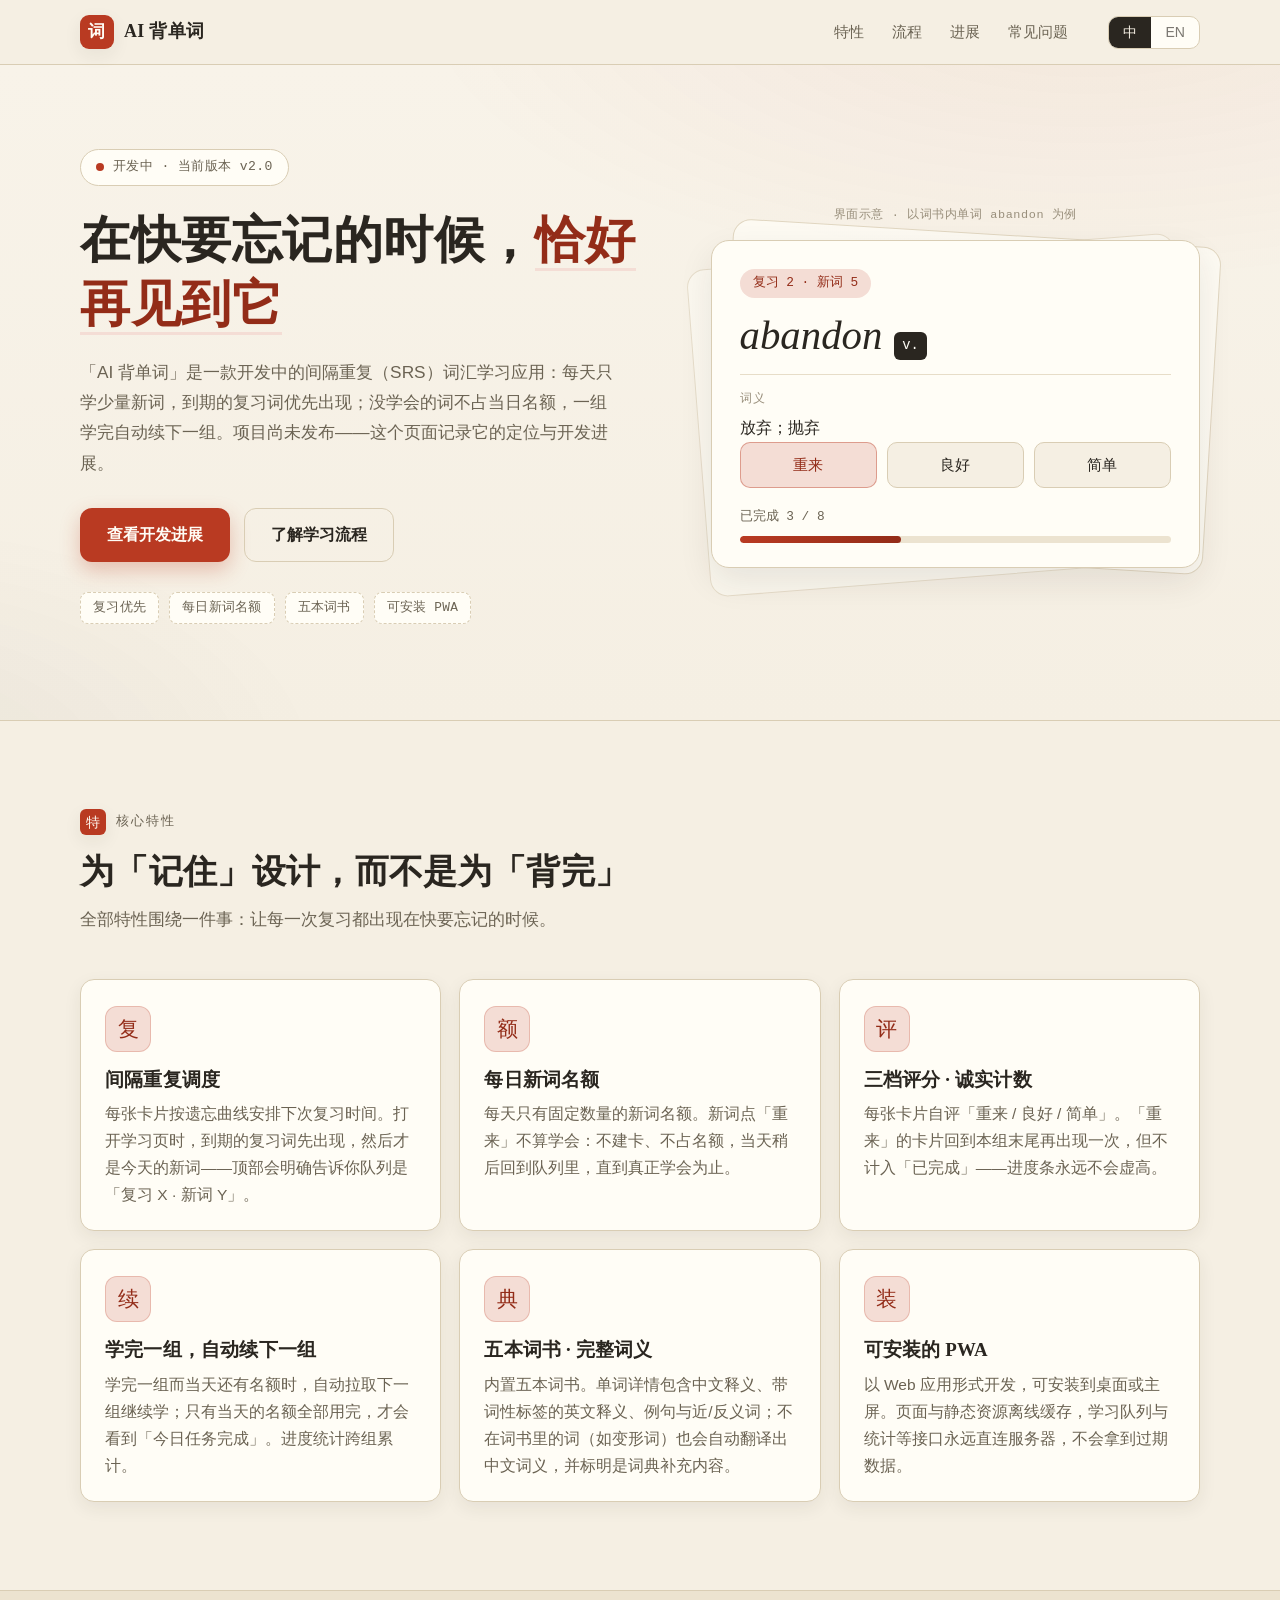
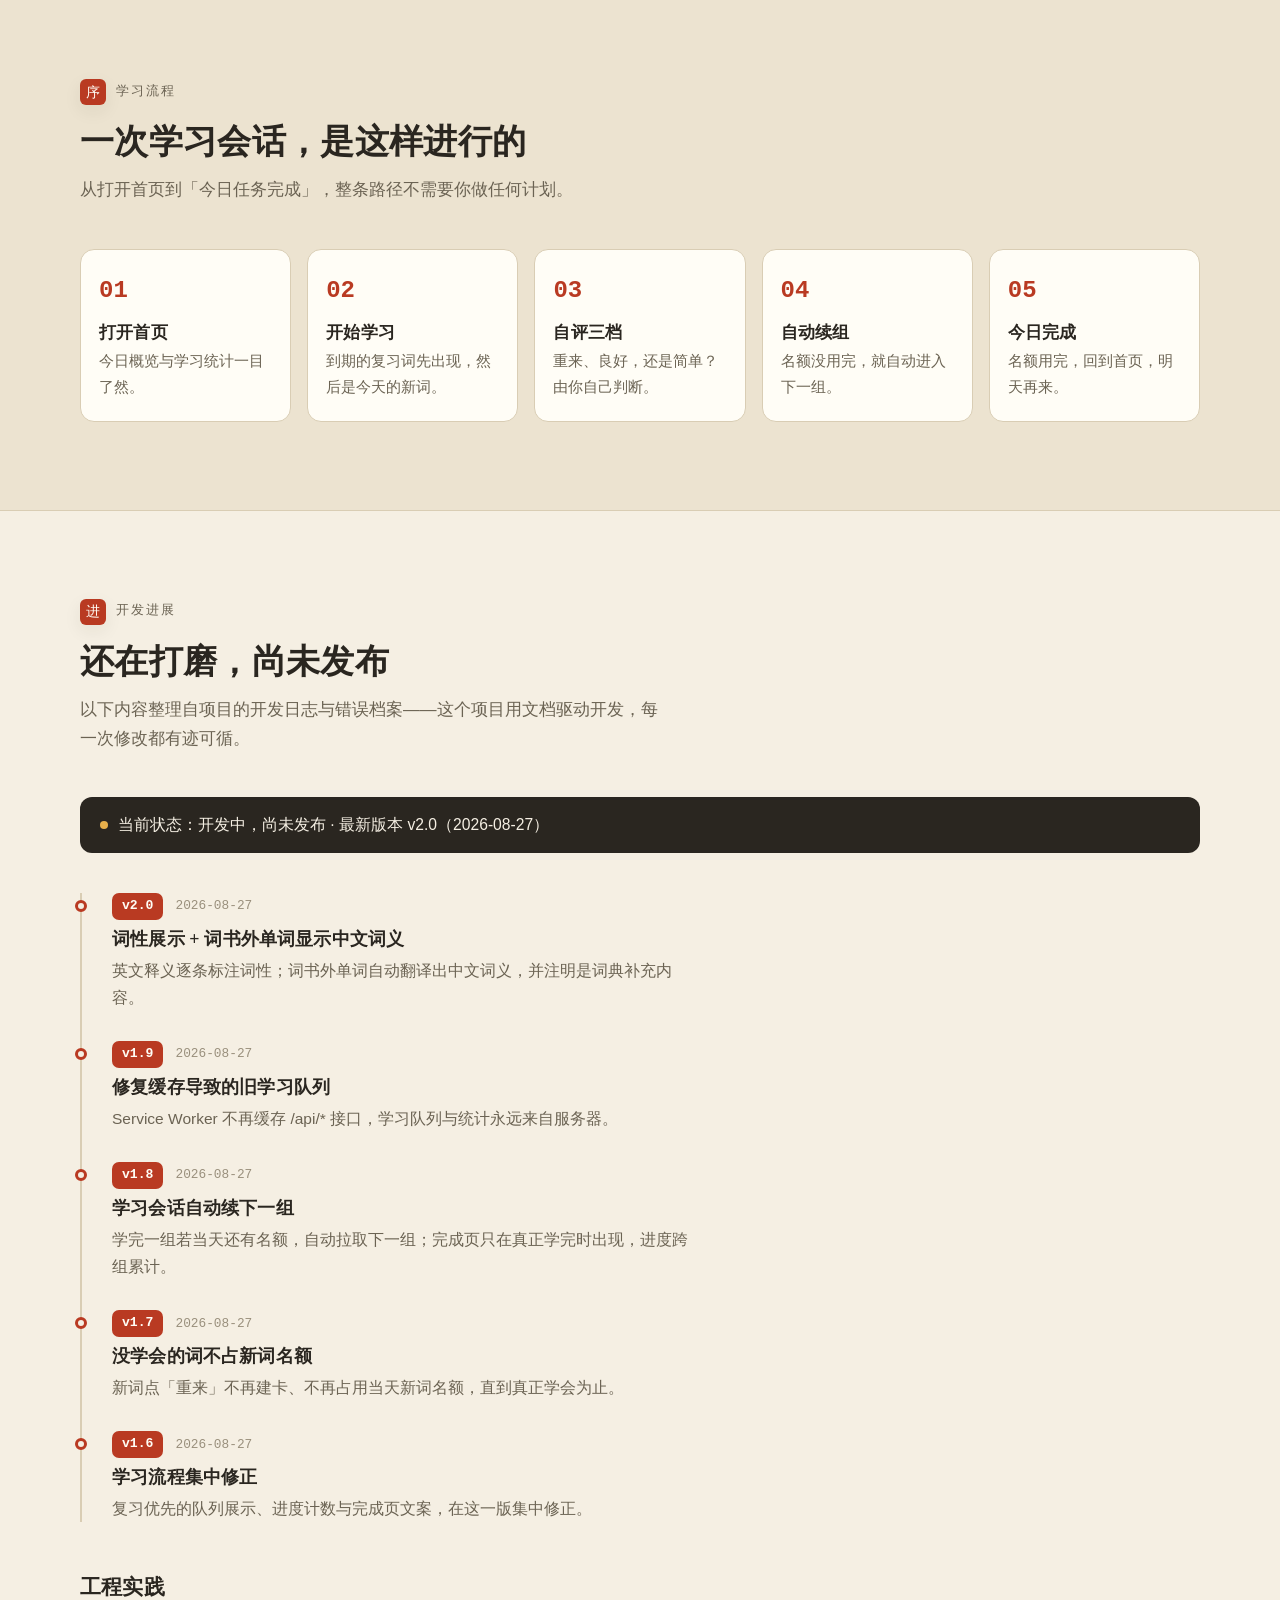
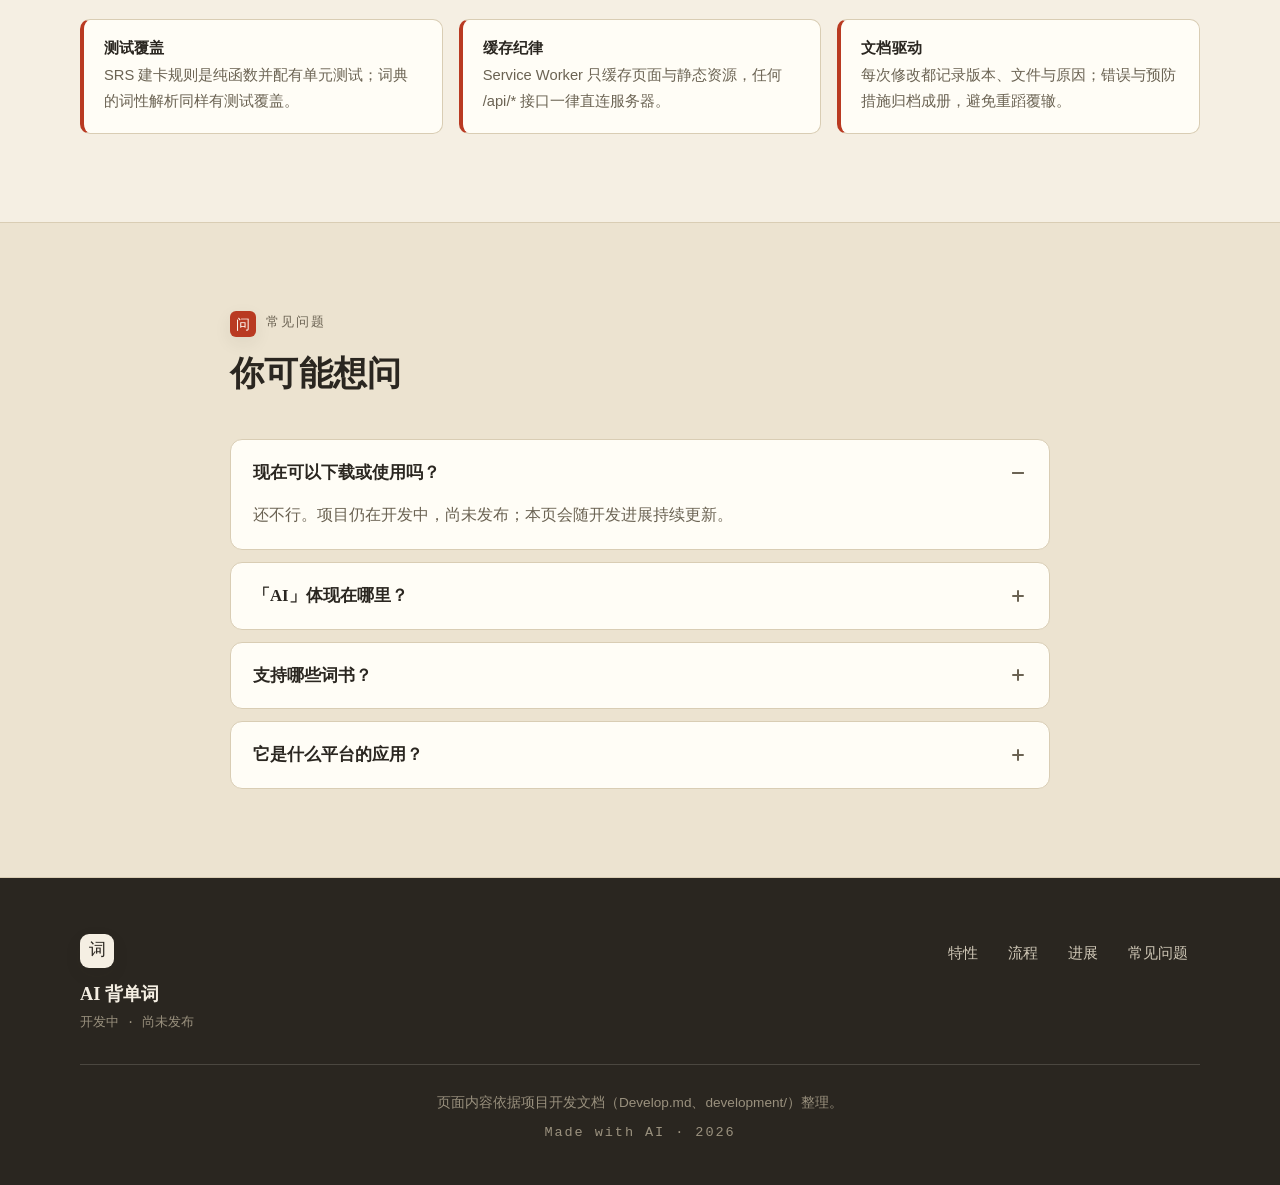
==== index.html @ 903d894c "init: AI 背单词（开发中） 官网" ====
<!DOCTYPE html>
<html lang="zh-CN">
<head>
  <meta charset="utf-8">
  <meta name="viewport" content="width=device-width, initial-scale=1">
  <title>AI 背单词 · 开发中 — 间隔重复词汇学习应用</title>
  <meta name="description" content="AI 背单词是一款开发中的间隔重复（SRS）背单词应用：复习优先、每日新词名额、三档评分、学完自动续组、五本词书、可安装 PWA。项目尚未发布，本页同步产品定位与开发进展（当前 v2.0）。">
  <meta name="theme-color" content="#f5efe3">
  <link rel="icon" type="image/svg+xml" href="assets/favicon.svg">

  <meta property="og:type" content="website">
  <meta property="og:site_name" content="AI 背单词">
  <meta property="og:title" content="AI 背单词 · 开发中 — 间隔重复词汇学习应用">
  <meta property="og:description" content="AI 背单词是一款开发中的间隔重复（SRS）背单词应用：复习优先、每日新词名额、三档评分、学完自动续组、五本词书、可安装 PWA。项目尚未发布，本页同步产品定位与开发进展（当前 v2.0）。">
  <meta property="og:locale" content="zh_CN">
  <meta property="og:locale:alternate" content="en_US">

  <meta name="twitter:card" content="summary">
  <meta name="twitter:title" content="AI 背单词 · 开发中 — 间隔重复词汇学习应用">
  <meta name="twitter:description" content="AI 背单词是一款开发中的间隔重复（SRS）背单词应用：复习优先、每日新词名额、三档评分、学完自动续组、五本词书、可安装 PWA。项目尚未发布，本页同步产品定位与开发进展（当前 v2.0）。">

  <script type="application/ld+json">
  {
    "@context": "https://schema.org",
    "@type": "WebSite",
    "name": "AI 背单词",
    "description": "一款开发中的间隔重复（SRS）背单词应用：复习优先、每日新词名额、三档评分、自动续组、五本词书、可安装 PWA。",
    "inLanguage": ["zh-CN", "en"]
  }
  </script>

  <link rel="stylesheet" href="assets/style.css">
  <script>
    (function () {
      var saved = null;
      try { saved = localStorage.getItem("beidanci-lang"); } catch (e) { saved = null; }
      var fromQuery = null;
      try {
        fromQuery = new URLSearchParams(window.location.search).get("lang");
      } catch (e) { fromQuery = null; }
      var lang = "zh";
      if (fromQuery === "en" || fromQuery === "zh") { lang = fromQuery; }
      else if (saved === "en" || saved === "zh") { lang = saved; }
      document.documentElement.lang = lang === "en" ? "en" : "zh-CN";
    })();
  </script>
</head>
<body id="top">
  <a class="skip-link" href="#main"><span data-lang="zh">跳到主要内容</span><span data-lang="en">Skip to main content</span></a>

  <header class="site-header">
    <div class="container header-inner">
      <a class="brand" href="#top" aria-label="AI 背单词">
        <span class="brand-mark" aria-hidden="true">词</span>
        <span class="brand-name">AI <span data-lang="zh">背单词</span><span data-lang="en">Vocabulary</span></span>
      </a>
      <nav class="site-nav" aria-label="主导航 / Main navigation">
        <a href="#features"><span data-lang="zh">特性</span><span data-lang="en">Features</span></a>
        <a href="#flow"><span data-lang="zh">流程</span><span data-lang="en">Session</span></a>
        <a href="#progress"><span data-lang="zh">进展</span><span data-lang="en">Progress</span></a>
        <a href="#faq"><span data-lang="zh">常见问题</span><span data-lang="en">FAQ</span></a>
      </nav>
      <div class="lang-switch" role="group" aria-label="语言切换 / Language">
        <button type="button" class="lang-opt lang-opt-zh" id="langOptZh" data-target-lang="zh" aria-pressed="true" lang="zh-CN">中</button>
        <button type="button" class="lang-opt lang-opt-en" id="langOptEn" data-target-lang="en" aria-pressed="false" lang="en">EN</button>
      </div>
    </div>
  </header>

  <main id="main">

    <!-- ================= HERO ================= -->
    <section class="hero">
      <div class="container hero-grid">
        <div class="hero-copy">
          <p class="status-pill">
            <span class="status-dot" aria-hidden="true"></span>
            <span data-lang="zh">开发中 · 当前版本 v2.0</span>
            <span data-lang="en">In development · v2.0</span>
          </p>
          <h1 class="hero-title">
            <span data-lang="zh">在快要忘记的时候，<em>恰好再见到它</em></span>
            <span data-lang="en">See each word again <em>right before you forget it</em></span>
          </h1>
          <p class="hero-sub">
            <span data-lang="zh">「AI 背单词」是一款开发中的间隔重复（SRS）词汇学习应用：每天只学少量新词，到期的复习词优先出现；没学会的词不占当日名额，一组学完自动续下一组。项目尚未发布——这个页面记录它的定位与开发进展。</span>
            <span data-lang="en">AI 背单词 is a spaced-repetition vocabulary app, currently in development: a few new words a day, with due reviews always coming first. Words you haven't truly learned never consume your daily quota, and finished groups flow into the next until the day is done. It isn't released yet — this page tracks what it is and how the build is going.</span>
          </p>
          <div class="hero-cta">
            <a class="btn btn-solid" href="#progress">
              <span data-lang="zh">查看开发进展</span><span data-lang="en">See development progress</span>
            </a>
            <a class="btn btn-ghost" href="#flow">
              <span data-lang="zh">了解学习流程</span><span data-lang="en">How a session works</span>
            </a>
          </div>
          <ul class="fact-chips" aria-label="产品要点 / Key facts">
            <li><span data-lang="zh">复习优先</span><span data-lang="en">Reviews first</span></li>
            <li><span data-lang="zh">每日新词名额</span><span data-lang="en">Daily new-word quota</span></li>
            <li><span data-lang="zh">五本词书</span><span data-lang="en">Five word books</span></li>
            <li><span data-lang="zh">可安装 PWA</span><span data-lang="en">Installable PWA</span></li>
          </ul>
        </div>

        <figure class="hero-visual">
          <figcaption class="mock-note">
            <span data-lang="zh">界面示意 · 以词书内单词 abandon 为例</span>
            <span data-lang="en">Interface mockup · using “abandon”, a word from the books</span>
          </figcaption>
          <div class="mock-stack" aria-hidden="true">
            <span class="stack-layer stack-a"></span>
            <span class="stack-layer stack-b"></span>
            <div class="mock-card">
              <p class="mock-queue"><span data-lang="zh">复习 2 · 新词 5</span><span data-lang="en">Review 2 · New 5</span></p>
              <div class="mock-word-row">
                <p class="mock-word">abandon</p>
                <span class="mock-pos">v.</span>
              </div>
              <div class="mock-divider" aria-hidden="true"></div>
              <div class="mock-gloss">
                <p class="mock-gloss-label"><span data-lang="zh">词义</span><span data-lang="en">Meaning</span></p>
                <p class="mock-gloss-text">
                  <span data-lang="zh">放弃；抛弃</span>
                  <span data-lang="en">to give up; to leave behind</span>
                </p>
              </div>
              <div class="mock-btns" aria-hidden="true">
                <span class="mock-btn mock-btn-again"><span data-lang="zh">重来</span><span data-lang="en">Again</span></span>
                <span class="mock-btn"><span data-lang="zh">良好</span><span data-lang="en">Good</span></span>
                <span class="mock-btn"><span data-lang="zh">简单</span><span data-lang="en">Easy</span></span>
              </div>
              <div class="mock-progress">
                <span class="mock-progress-label"><span data-lang="zh">已完成 3 / 8</span><span data-lang="en">Completed 3 / 8</span></span>
                <span class="mock-progress-bar" aria-hidden="true"><i style="width: 37.5%"></i></span>
              </div>
            </div>
          </div>
        </figure>
      </div>
    </section>

    <!-- ================= FEATURES ================= -->
    <section class="section" id="features">
      <div class="container">
        <header class="section-head">
          <p class="eyebrow"><span class="seal" aria-hidden="true">特</span><span data-lang="zh">核心特性</span><span data-lang="en">Features</span></p>
          <h2>
            <span data-lang="zh">为「记住」设计，而不是为「背完」</span>
            <span data-lang="en">Built for remembering, not just for finishing</span>
          </h2>
          <p class="section-intro">
            <span data-lang="zh">全部特性围绕一件事：让每一次复习都出现在快要忘记的时候。</span>
            <span data-lang="en">Every feature serves one goal: each review lands right before you'd forget.</span>
          </p>
        </header>

        <div class="feature-grid">
          <article class="feature-card">
            <span class="feature-tile" aria-hidden="true">复</span>
            <h3><span data-lang="zh">间隔重复调度</span><span data-lang="en">Spaced-repetition scheduling</span></h3>
            <p>
              <span data-lang="zh">每张卡片按遗忘曲线安排下次复习时间。打开学习页时，到期的复习词先出现，然后才是今天的新词——顶部会明确告诉你队列是「复习 X · 新词 Y」。</span>
              <span data-lang="en">Every card schedules its next review along the forgetting curve. Due reviews always come before new words, and the study page tells you exactly what's in the queue: “Review X · New Y”.</span>
            </p>
          </article>

          <article class="feature-card">
            <span class="feature-tile" aria-hidden="true">额</span>
            <h3><span data-lang="zh">每日新词名额</span><span data-lang="en">A daily quota of new words</span></h3>
            <p>
              <span data-lang="zh">每天只有固定数量的新词名额。新词点「重来」不算学会：不建卡、不占名额，当天稍后回到队列里，直到真正学会为止。</span>
              <span data-lang="en">Each day brings a fixed quota of new words. Rating a new word “Again” doesn't create a card or consume quota — it stays a new word and returns later the same day until you actually learn it.</span>
            </p>
          </article>

          <article class="feature-card">
            <span class="feature-tile" aria-hidden="true">评</span>
            <h3><span data-lang="zh">三档评分 · 诚实计数</span><span data-lang="en">Three grades, honest counting</span></h3>
            <p>
              <span data-lang="zh">每张卡片自评「重来 / 良好 / 简单」。「重来」的卡片回到本组末尾再出现一次，但不计入「已完成」——进度条永远不会虚高。</span>
              <span data-lang="en">Rate each card Again, Good, or Easy. An “Again” card comes back at the end of its group but never counts as completed — the progress bar never lies.</span>
            </p>
          </article>

          <article class="feature-card">
            <span class="feature-tile" aria-hidden="true">续</span>
            <h3><span data-lang="zh">学完一组，自动续下一组</span><span data-lang="en">Auto-continue to the next group</span></h3>
            <p>
              <span data-lang="zh">学完一组而当天还有名额时，自动拉取下一组继续学；只有当天的名额全部用完，才会看到「今日任务完成」。进度统计跨组累计。</span>
              <span data-lang="en">Finished a group but still have quota left? The next group loads automatically. The completion page only appears when the whole day's quota is truly done, with progress counted across groups.</span>
            </p>
          </article>

          <article class="feature-card">
            <span class="feature-tile" aria-hidden="true">典</span>
            <h3><span data-lang="zh">五本词书 · 完整词义</span><span data-lang="en">Five word books, full definitions</span></h3>
            <p>
              <span data-lang="zh">内置五本词书。单词详情包含中文释义、带词性标签的英文释义、例句与近/反义词；不在词书里的词（如变形词）也会自动翻译出中文词义，并标明是词典补充内容。</span>
              <span data-lang="en">Five word books built in. Word pages show Chinese definitions, English definitions with part-of-speech tags, example sentences, and synonyms/antonyms. Words outside the books (like inflected forms) get an auto-translated Chinese gloss, clearly marked as a dictionary supplement.</span>
            </p>
          </article>

          <article class="feature-card">
            <span class="feature-tile" aria-hidden="true">装</span>
            <h3><span data-lang="zh">可安装的 PWA</span><span data-lang="en">An installable PWA</span></h3>
            <p>
              <span data-lang="zh">以 Web 应用形式开发，可安装到桌面或主屏。页面与静态资源离线缓存，学习队列与统计等接口永远直连服务器，不会拿到过期数据。</span>
              <span data-lang="en">Built as a web app you can install to your desktop or home screen. Pages and static assets are cached for offline use, while study queues and stats always hit the server directly — never stale data.</span>
            </p>
          </article>
        </div>
      </div>
    </section>

    <!-- ================= FLOW ================= -->
    <section class="section section-alt" id="flow">
      <div class="container">
        <header class="section-head">
          <p class="eyebrow"><span class="seal" aria-hidden="true">序</span><span data-lang="zh">学习流程</span><span data-lang="en">A study session</span></p>
          <h2>
            <span data-lang="zh">一次学习会话，是这样进行的</span>
            <span data-lang="en">How one study session runs</span>
          </h2>
          <p class="section-intro">
            <span data-lang="zh">从打开首页到「今日任务完成」，整条路径不需要你做任何计划。</span>
            <span data-lang="en">From opening the dashboard to “day's task complete”, the path needs no planning on your part.</span>
          </p>
        </header>

        <ol class="flow-steps">
          <li class="flow-step">
            <span class="flow-num" aria-hidden="true">01</span>
            <h3><span data-lang="zh">打开首页</span><span data-lang="en">Open the dashboard</span></h3>
            <p><span data-lang="zh">今日概览与学习统计一目了然。</span><span data-lang="en">Today's overview and your study stats, at a glance.</span></p>
          </li>
          <li class="flow-step">
            <span class="flow-num" aria-hidden="true">02</span>
            <h3><span data-lang="zh">开始学习</span><span data-lang="en">Start studying</span></h3>
            <p><span data-lang="zh">到期的复习词先出现，然后是今天的新词。</span><span data-lang="en">Due reviews come first, then today's new words.</span></p>
          </li>
          <li class="flow-step">
            <span class="flow-num" aria-hidden="true">03</span>
            <h3><span data-lang="zh">自评三档</span><span data-lang="en">Rate each card</span></h3>
            <p><span data-lang="zh">重来、良好，还是简单？由你自己判断。</span><span data-lang="en">Again, Good, or Easy — you decide.</span></p>
          </li>
          <li class="flow-step">
            <span class="flow-num" aria-hidden="true">04</span>
            <h3><span data-lang="zh">自动续组</span><span data-lang="en">Keep going</span></h3>
            <p><span data-lang="zh">名额没用完，就自动进入下一组。</span><span data-lang="en">While quota remains, the next group loads on its own.</span></p>
          </li>
          <li class="flow-step">
            <span class="flow-num" aria-hidden="true">05</span>
            <h3><span data-lang="zh">今日完成</span><span data-lang="en">Day complete</span></h3>
            <p><span data-lang="zh">名额用完，回到首页，明天再来。</span><span data-lang="en">Quota spent — back to the dashboard until tomorrow.</span></p>
          </li>
        </ol>
      </div>
    </section>

    <!-- ================= PROGRESS ================= -->
    <section class="section" id="progress">
      <div class="container">
        <header class="section-head">
          <p class="eyebrow"><span class="seal" aria-hidden="true">进</span><span data-lang="zh">开发进展</span><span data-lang="en">Development progress</span></p>
          <h2>
            <span data-lang="zh">还在打磨，尚未发布</span>
            <span data-lang="en">Still polishing, not yet released</span>
          </h2>
          <p class="section-intro">
            <span data-lang="zh">以下内容整理自项目的开发日志与错误档案——这个项目用文档驱动开发，每一次修改都有迹可循。</span>
            <span data-lang="en">Everything below is compiled from the project's development log and error archive — this project builds documentation-first, so every change leaves a trail.</span>
          </p>
        </header>

        <p class="status-strip">
          <span class="status-dot" aria-hidden="true"></span>
          <span data-lang="zh">当前状态：开发中，尚未发布 · 最新版本 v2.0（2026-08-27）</span>
          <span data-lang="en">Current status: in development, unreleased · latest v2.0 (2026-08-27)</span>
        </p>

        <ol class="timeline">
          <li class="timeline-item">
            <div class="timeline-meta">
              <span class="version-badge">v2.0</span>
              <time datetime="2026-08-27">2026-08-27</time>
            </div>
            <h3><span data-lang="zh">词性展示 + 词书外单词显示中文词义</span><span data-lang="en">Parts of speech &amp; out-of-book glosses</span></h3>
            <p>
              <span data-lang="zh">英文释义逐条标注词性；词书外单词自动翻译出中文词义，并注明是词典补充内容。</span>
              <span data-lang="en">English definitions now carry part-of-speech tags; words outside the word books get an auto-translated Chinese gloss, marked as a dictionary supplement.</span>
            </p>
          </li>
          <li class="timeline-item">
            <div class="timeline-meta">
              <span class="version-badge">v1.9</span>
              <time datetime="2026-08-27">2026-08-27</time>
            </div>
            <h3><span data-lang="zh">修复缓存导致的旧学习队列</span><span data-lang="en">Cache fix for stale study queues</span></h3>
            <p>
              <span data-lang="zh">Service Worker 不再缓存 /api/* 接口，学习队列与统计永远来自服务器。</span>
              <span data-lang="en">The service worker no longer caches /api/* routes; queues and stats always come straight from the server.</span>
            </p>
          </li>
          <li class="timeline-item">
            <div class="timeline-meta">
              <span class="version-badge">v1.8</span>
              <time datetime="2026-08-27">2026-08-27</time>
            </div>
            <h3><span data-lang="zh">学习会话自动续下一组</span><span data-lang="en">Sessions auto-continue</span></h3>
            <p>
              <span data-lang="zh">学完一组若当天还有名额，自动拉取下一组；完成页只在真正学完时出现，进度跨组累计。</span>
              <span data-lang="en">Finish a group with quota left and the next one loads automatically; the completion page only shows when the day is truly done, with progress counted across groups.</span>
            </p>
          </li>
          <li class="timeline-item">
            <div class="timeline-meta">
              <span class="version-badge">v1.7</span>
              <time datetime="2026-08-27">2026-08-27</time>
            </div>
            <h3><span data-lang="zh">没学会的词不占新词名额</span><span data-lang="en">Unlearned words don't consume quota</span></h3>
            <p>
              <span data-lang="zh">新词点「重来」不再建卡、不再占用当天新词名额，直到真正学会为止。</span>
              <span data-lang="en">Rating a new word “Again” no longer creates a card or eats the daily quota until it's actually learned.</span>
            </p>
          </li>
          <li class="timeline-item">
            <div class="timeline-meta">
              <span class="version-badge">v1.6</span>
              <time datetime="2026-08-27">2026-08-27</time>
            </div>
            <h3><span data-lang="zh">学习流程集中修正</span><span data-lang="en">Study-flow fixes</span></h3>
            <p>
              <span data-lang="zh">复习优先的队列展示、进度计数与完成页文案，在这一版集中修正。</span>
              <span data-lang="en">Review-first queue display, progress counting, and completion-page wording were fixed in this round.</span>
            </p>
          </li>
        </ol>

        <div class="practice">
          <h3 class="practice-title">
            <span data-lang="zh">工程实践</span><span data-lang="en">Engineering practices</span>
          </h3>
          <div class="practice-grid">
            <div class="practice-card">
              <h4><span data-lang="zh">测试覆盖</span><span data-lang="en">Test coverage</span></h4>
              <p>
                <span data-lang="zh">SRS 建卡规则是纯函数并配有单元测试；词典的词性解析同样有测试覆盖。</span>
                <span data-lang="en">The SRS card-creation rule is a pure function with unit tests; the dictionary's part-of-speech parsing is tested too.</span>
              </p>
            </div>
            <div class="practice-card">
              <h4><span data-lang="zh">缓存纪律</span><span data-lang="en">Cache discipline</span></h4>
              <p>
                <span data-lang="zh">Service Worker 只缓存页面与静态资源，任何 /api/* 接口一律直连服务器。</span>
                <span data-lang="en">The service worker caches pages and static assets only — every /api/* request bypasses the cache.</span>
              </p>
            </div>
            <div class="practice-card">
              <h4><span data-lang="zh">文档驱动</span><span data-lang="en">Document-driven</span></h4>
              <p>
                <span data-lang="zh">每次修改都记录版本、文件与原因；错误与预防措施归档成册，避免重蹈覆辙。</span>
                <span data-lang="en">Every change is logged with its version, files, and reasons; errors and preventions are archived so the same mistakes don't repeat.</span>
              </p>
            </div>
          </div>
        </div>
      </div>
    </section>

    <!-- ================= FAQ ================= -->
    <section class="section section-alt" id="faq">
      <div class="container container-narrow">
        <header class="section-head">
          <p class="eyebrow"><span class="seal" aria-hidden="true">问</span><span data-lang="zh">常见问题</span><span data-lang="en">FAQ</span></p>
          <h2>
            <span data-lang="zh">你可能想问</span>
            <span data-lang="en">You might be wondering</span>
          </h2>
        </header>

        <div class="faq-list">
          <details class="faq-item" open>
            <summary>
              <span data-lang="zh">现在可以下载或使用吗？</span>
              <span data-lang="en">Can I download or use it now?</span>
              <span class="faq-mark" aria-hidden="true"></span>
            </summary>
            <p>
              <span data-lang="zh">还不行。项目仍在开发中，尚未发布；本页会随开发进展持续更新。</span>
              <span data-lang="en">Not yet. The project is still in development and unreleased; this page will be updated as work continues.</span>
            </p>
          </details>

          <details class="faq-item">
            <summary>
              <span data-lang="zh">「AI」体现在哪里？</span>
              <span data-lang="en">Where does the “AI” come in?</span>
              <span class="faq-mark" aria-hidden="true"></span>
            </summary>
            <p>
              <span data-lang="zh">在当前版本里，它意味着两件事：按遗忘曲线安排复习的间隔重复调度，以及词书外单词释义的自动翻译。项目仍在演进。</span>
              <span data-lang="en">In the current version, it means two things: forgetting-curve-based spaced-repetition scheduling, and automatic translation of definitions for words outside the word books. The project keeps evolving.</span>
            </p>
          </details>

          <details class="faq-item">
            <summary>
              <span data-lang="zh">支持哪些词书？</span>
              <span data-lang="en">Which word books are supported?</span>
              <span class="faq-mark" aria-hidden="true"></span>
            </summary>
            <p>
              <span data-lang="zh">项目内置五本词书；具体书目与词量以发布版本为准。</span>
              <span data-lang="en">Five word books are built in; the exact list and word counts will be confirmed at release.</span>
            </p>
          </details>

          <details class="faq-item">
            <summary>
              <span data-lang="zh">它是什么平台的应用？</span>
              <span data-lang="en">What platform is it built for?</span>
              <span class="faq-mark" aria-hidden="true"></span>
            </summary>
            <p>
              <span data-lang="zh">以可安装的 Web 应用（PWA）形式开发，在浏览器中即可使用，也能安装到桌面或主屏。</span>
              <span data-lang="en">It's being built as an installable web app (PWA) — usable in the browser, and installable to your desktop or home screen.</span>
            </p>
          </details>
        </div>
      </div>
    </section>
  </main>

  <footer class="site-footer">
    <div class="container footer-inner">
      <div class="footer-brand">
        <span class="brand-mark" aria-hidden="true">词</span>
        <p class="footer-name">AI <span data-lang="zh">背单词</span><span data-lang="en">Vocabulary</span></p>
        <p class="footer-status">
          <span data-lang="zh">开发中 · 尚未发布</span>
          <span data-lang="en">In development · unreleased</span>
        </p>
      </div>
      <nav class="footer-nav" aria-label="页脚导航 / Footer navigation">
        <a href="#features"><span data-lang="zh">特性</span><span data-lang="en">Features</span></a>
        <a href="#flow"><span data-lang="zh">流程</span><span data-lang="en">Session</span></a>
        <a href="#progress"><span data-lang="zh">进展</span><span data-lang="en">Progress</span></a>
        <a href="#faq"><span data-lang="zh">常见问题</span><span data-lang="en">FAQ</span></a>
      </nav>
    </div>
    <div class="container footer-note">
      <p>
        <span data-lang="zh">页面内容依据项目开发文档（Develop.md、development/）整理。</span>
        <span data-lang="en">This page is compiled from the project's development documents (Develop.md, development/).</span>
      </p>
      <p class="footer-credit">Made with AI · 2026</p>
    </div>
  </footer>

  <script src="assets/app.js"></script>
</body>
</html>
---- assets/style.css ----
/* ============================================================
   AI 背单词 — 即将推出式介绍页
   纯静态样式：无外部字体、无图片，排版与配色撑住页面。
   语言机制：html[lang] 切换，data-lang 元素按语言显示/隐藏。
   ============================================================ */

/* ---------- 语言可见性（核心机制） ---------- */
html[lang="en"] [data-lang="zh"] { display: none; }
html[lang="zh-CN"] [data-lang="en"],
html[lang="zh"] [data-lang="en"] { display: none; }

/* 语言切换按钮的激活态（跟随 html[lang]，无需 JS 同步样式） */
.lang-opt-zh, .lang-opt-en { opacity: 0.62; }
html[lang="zh-CN"] .lang-opt-zh,
html[lang="zh"] .lang-opt-zh { opacity: 1; background: var(--ink); color: var(--paper); }
html[lang="en"] .lang-opt-en { opacity: 1; background: var(--ink); color: var(--paper); }

/* ---------- 设计变量 ---------- */
:root {
  --paper: #f5efe3;
  --paper-deep: #ece3d0;
  --card: #fffdf6;
  --ink: #2a2620;
  --ink-soft: #6b6353;
  --ink-faint: #998f7c;
  --line: #d9cdb4;
  --line-soft: #e7ddc8;
  --accent: #b93a22;
  --accent-deep: #932c18;
  --accent-soft: #f4ddd5;
  --ok: #4a7c59;

  --font-serif: Georgia, "Times New Roman", "Songti SC", "STSong", "SimSun",
    "Noto Serif CJK SC", "Source Han Serif SC", serif;
  --font-sans: -apple-system, BlinkMacSystemFont, "Segoe UI", "PingFang SC",
    "Hiragino Sans GB", "Microsoft YaHei", "Noto Sans SC", Arial, sans-serif;
  --font-mono: "Cascadia Mono", "SF Mono", Consolas, "Liberation Mono", Menlo,
    monospace;

  --radius: 14px;
  --shadow-card: 0 14px 34px rgba(42, 38, 32, 0.09);
  --shadow-soft: 0 6px 18px rgba(42, 38, 32, 0.07);
  --header-h: 64px;
}

/* ---------- 基础 ---------- */
*, *::before, *::after { box-sizing: border-box; }

html {
  scroll-behavior: smooth;
  -webkit-text-size-adjust: 100%;
}

body {
  margin: 0;
  font-family: var(--font-sans);
  font-size: 16px;
  line-height: 1.75;
  color: var(--ink);
  background: var(--paper);
}

img, svg { max-width: 100%; }

h1, h2, h3, h4 {
  font-family: var(--font-serif);
  line-height: 1.28;
  margin: 0 0 0.5em;
  font-weight: 700;
  letter-spacing: 0.01em;
}

p { margin: 0 0 1em; }
p:last-child { margin-bottom: 0; }

a { color: var(--accent-deep); text-decoration: none; }
a:hover { text-decoration: underline; }

:focus-visible {
  outline: 2px solid var(--accent);
  outline-offset: 2px;
  border-radius: 4px;
}

.container {
  width: min(1120px, calc(100% - 48px));
  margin: 0 auto;
}

.container-narrow { width: min(820px, calc(100% - 48px)); }

.skip-link {
  position: absolute;
  left: 16px;
  top: -48px;
  z-index: 100;
  padding: 10px 16px;
  background: var(--ink);
  color: var(--paper);
  border-radius: 0 0 10px 10px;
  font-size: 0.9rem;
  transition: top 0.2s ease;
}
.skip-link:focus { top: 0; text-decoration: none; }

/* ---------- 顶部导航 ---------- */
.site-header {
  position: sticky;
  top: 0;
  z-index: 50;
  background: rgba(245, 239, 227, 0.92);
  backdrop-filter: blur(10px);
  -webkit-backdrop-filter: blur(10px);
  border-bottom: 1px solid var(--line);
}

.header-inner {
  display: flex;
  align-items: center;
  gap: 28px;
  min-height: var(--header-h);
  flex-wrap: wrap;
  padding: 8px 0;
}

.brand {
  display: inline-flex;
  align-items: center;
  gap: 10px;
  color: var(--ink);
  font-family: var(--font-serif);
  font-weight: 700;
  font-size: 1.12rem;
  letter-spacing: 0.02em;
}
.brand:hover { text-decoration: none; }

.brand-mark {
  display: inline-flex;
  align-items: center;
  justify-content: center;
  width: 34px;
  height: 34px;
  border-radius: 9px;
  background: var(--accent);
  color: var(--card);
  font-family: var(--font-serif);
  font-size: 1.05rem;
  line-height: 1;
  box-shadow: var(--shadow-soft);
}

.site-nav {
  display: flex;
  gap: 4px;
  margin-left: auto;
  flex-wrap: wrap;
}

.site-nav a {
  color: var(--ink-soft);
  padding: 6px 12px;
  border-radius: 8px;
  font-size: 0.95rem;
  transition: color 0.15s ease, background 0.15s ease;
}
.site-nav a:hover {
  color: var(--ink);
  background: var(--paper-deep);
  text-decoration: none;
}

.lang-switch {
  display: inline-flex;
  border: 1px solid var(--line);
  border-radius: 10px;
  overflow: hidden;
  background: var(--card);
}

.lang-opt {
  appearance: none;
  border: 0;
  background: transparent;
  font-family: var(--font-sans);
  font-size: 0.88rem;
  padding: 6px 14px;
  cursor: pointer;
  color: var(--ink);
  transition: background 0.15s ease, color 0.15s ease, opacity 0.15s ease;
}

/* ---------- 按钮 ---------- */
.btn {
  display: inline-flex;
  align-items: center;
  justify-content: center;
  gap: 8px;
  padding: 12px 26px;
  border-radius: 12px;
  font-size: 1rem;
  font-weight: 600;
  border: 1px solid transparent;
  transition: transform 0.15s ease, box-shadow 0.15s ease,
    background 0.15s ease, border-color 0.15s ease;
}
.btn:hover { text-decoration: none; transform: translateY(-2px); }

.btn-solid {
  background: var(--accent);
  color: var(--card);
  box-shadow: 0 8px 20px rgba(185, 58, 34, 0.28);
}
.btn-solid:hover { background: var(--accent-deep); }

.btn-ghost {
  background: transparent;
  color: var(--ink);
  border-color: var(--line);
}
.btn-ghost:hover { border-color: var(--ink-soft); background: var(--card); }

/* ---------- Hero ---------- */
.hero {
  position: relative;
  padding: 84px 0 96px;
  background:
    radial-gradient(1100px 480px at 85% -12%, rgba(185, 58, 34, 0.07), transparent 62%),
    radial-gradient(760px 420px at -10% 108%, rgba(42, 38, 32, 0.05), transparent 60%),
    linear-gradient(180deg, #f8f3e9 0%, var(--paper) 100%);
  border-bottom: 1px solid var(--line);
  overflow: hidden;
}

.hero-grid {
  display: grid;
  grid-template-columns: minmax(0, 1.08fr) minmax(0, 0.92fr);
  gap: 56px;
  align-items: center;
}

.status-pill {
  display: inline-flex;
  align-items: center;
  gap: 9px;
  margin: 0 0 22px;
  padding: 6px 15px;
  border: 1px solid var(--line);
  border-radius: 999px;
  background: var(--card);
  font-family: var(--font-mono);
  font-size: 0.82rem;
  color: var(--ink-soft);
  letter-spacing: 0.03em;
}

.status-dot {
  width: 8px;
  height: 8px;
  border-radius: 50%;
  background: var(--accent);
  box-shadow: 0 0 0 0 rgba(185, 58, 34, 0.45);
  animation: pulse 2.4s ease-out infinite;
}

@keyframes pulse {
  0% { box-shadow: 0 0 0 0 rgba(185, 58, 34, 0.45); }
  70% { box-shadow: 0 0 0 9px rgba(185, 58, 34, 0); }
  100% { box-shadow: 0 0 0 0 rgba(185, 58, 34, 0); }
}

.hero-title {
  font-size: clamp(2rem, 4.6vw, 3.15rem);
  margin: 0 0 20px;
}

.hero-title em {
  font-style: normal;
  color: var(--accent-deep);
  border-bottom: 3px solid var(--accent-soft);
}

.hero-sub {
  font-size: 1.08rem;
  color: var(--ink-soft);
  max-width: 56ch;
  margin-bottom: 30px;
}

.hero-cta {
  display: flex;
  gap: 14px;
  flex-wrap: wrap;
  margin-bottom: 30px;
}

.fact-chips {
  list-style: none;
  display: flex;
  flex-wrap: wrap;
  gap: 10px;
  margin: 0;
  padding: 0;
}

.fact-chips li {
  font-family: var(--font-mono);
  font-size: 0.8rem;
  letter-spacing: 0.02em;
  color: var(--ink-soft);
  background: var(--card);
  border: 1px dashed var(--line);
  border-radius: 8px;
  padding: 4px 12px;
}

/* ---------- Hero 卡片示意 ---------- */
.hero-visual { margin: 0; position: relative; }

.mock-note {
  font-family: var(--font-mono);
  font-size: 0.74rem;
  letter-spacing: 0.05em;
  color: var(--ink-faint);
  text-align: center;
  margin-bottom: 14px;
}

.mock-stack { position: relative; }

.stack-layer {
  position: absolute;
  inset: 0;
  border: 1px solid var(--line);
  border-radius: 18px;
  background: var(--card);
}

.stack-a {
  transform: rotate(-4.5deg) translate(-14px, 10px);
  opacity: 0.55;
}

.stack-b {
  transform: rotate(3.5deg) translate(12px, -8px);
  opacity: 0.75;
}

.mock-card {
  position: relative;
  z-index: 1;
  background: var(--card);
  border: 1px solid var(--line);
  border-radius: 18px;
  box-shadow: var(--shadow-card);
  padding: 26px 28px 24px;
}

.mock-queue {
  font-family: var(--font-mono);
  font-size: 0.8rem;
  color: var(--accent-deep);
  background: var(--accent-soft);
  border-radius: 999px;
  display: inline-block;
  padding: 3px 13px;
  margin: 0 0 16px;
}

.mock-word-row {
  display: flex;
  align-items: baseline;
  gap: 12px;
  margin-bottom: 14px;
}

.mock-word {
  font-family: var(--font-serif);
  font-style: italic;
  font-size: 2.55rem;
  line-height: 1.1;
  margin: 0;
}

.mock-pos {
  font-family: var(--font-mono);
  font-size: 0.86rem;
  color: var(--card);
  background: var(--ink);
  border-radius: 6px;
  padding: 2px 8px;
}

.mock-divider {
  height: 1px;
  background: var(--line-soft);
  margin-bottom: 14px;
}

.mock-gloss-label {
  font-family: var(--font-mono);
  font-size: 0.74rem;
  letter-spacing: 0.14em;
  color: var(--ink-faint);
  margin: 0 0 4px;
}

.mock-gloss-text {
  font-size: 1.02rem;
  color: var(--ink);
  margin-bottom: 20px;
}

.mock-btns {
  display: grid;
  grid-template-columns: repeat(3, 1fr);
  gap: 10px;
  margin-bottom: 18px;
}

.mock-btn {
  text-align: center;
  border: 1px solid var(--line);
  border-radius: 10px;
  padding: 9px 0;
  font-size: 0.95rem;
  color: var(--ink);
  background: var(--paper);
}

.mock-btn-again {
  color: var(--accent-deep);
  border-color: rgba(185, 58, 34, 0.4);
  background: var(--accent-soft);
}

.mock-progress-label {
  font-family: var(--font-mono);
  font-size: 0.8rem;
  color: var(--ink-soft);
  display: block;
  margin-bottom: 7px;
}

.mock-progress-bar {
  display: block;
  height: 7px;
  border-radius: 999px;
  background: var(--paper-deep);
  overflow: hidden;
}

.mock-progress-bar i {
  display: block;
  height: 100%;
  border-radius: 999px;
  background: linear-gradient(90deg, var(--accent), var(--accent-deep));
}

/* ---------- 通用 Section ---------- */
.section { padding: 88px 0; }
.section-alt { background: var(--paper-deep); border-top: 1px solid var(--line); border-bottom: 1px solid var(--line); }
section[id] { scroll-margin-top: calc(var(--header-h) + 16px); }

.section-head { margin-bottom: 44px; }

.eyebrow {
  display: flex;
  align-items: center;
  gap: 10px;
  font-family: var(--font-mono);
  font-size: 0.82rem;
  letter-spacing: 0.16em;
  text-transform: uppercase;
  color: var(--ink-soft);
  margin: 0 0 14px;
}

.seal {
  display: inline-flex;
  align-items: center;
  justify-content: center;
  width: 26px;
  height: 26px;
  border-radius: 6px;
  background: var(--accent);
  color: var(--card);
  font-family: var(--font-serif);
  font-size: 0.88rem;
  letter-spacing: 0;
  text-transform: none;
  box-shadow: var(--shadow-soft);
}

.section-head h2 {
  font-size: clamp(1.5rem, 3vw, 2.15rem);
  margin: 0 0 12px;
}

.section-intro {
  color: var(--ink-soft);
  font-size: 1.05rem;
  max-width: 62ch;
  margin: 0;
}

/* ---------- 特性卡片 ---------- */
.feature-grid {
  display: grid;
  grid-template-columns: repeat(auto-fit, minmax(300px, 1fr));
  gap: 18px;
}

.feature-card {
  background: var(--card);
  border: 1px solid var(--line);
  border-radius: var(--radius);
  padding: 26px 24px 22px;
  box-shadow: var(--shadow-soft);
  transition: transform 0.18s ease, box-shadow 0.18s ease;
}

.feature-card:hover {
  transform: translateY(-4px);
  box-shadow: var(--shadow-card);
}

.feature-tile {
  display: inline-flex;
  align-items: center;
  justify-content: center;
  width: 46px;
  height: 46px;
  border-radius: 12px;
  background: var(--accent-soft);
  border: 1px solid rgba(185, 58, 34, 0.22);
  color: var(--accent-deep);
  font-family: var(--font-serif);
  font-size: 1.3rem;
  margin-bottom: 16px;
}

.feature-card h3 { font-size: 1.18rem; margin-bottom: 8px; }
.feature-card p { color: var(--ink-soft); font-size: 0.97rem; margin: 0; }

/* ---------- 流程步骤 ---------- */
.flow-steps {
  list-style: none;
  margin: 0;
  padding: 0;
  display: grid;
  grid-template-columns: repeat(auto-fit, minmax(190px, 1fr));
  gap: 16px;
  counter-reset: step;
}

.flow-step {
  background: var(--card);
  border: 1px solid var(--line);
  border-radius: var(--radius);
  padding: 20px 18px;
  position: relative;
}

.flow-num {
  display: block;
  font-family: var(--font-mono);
  font-size: 1.5rem;
  font-weight: 700;
  color: var(--accent);
  margin-bottom: 10px;
}

.flow-step h3 { font-size: 1.05rem; margin-bottom: 6px; }
.flow-step p { font-size: 0.92rem; color: var(--ink-soft); margin: 0; }

/* ---------- 状态条 ---------- */
.status-strip {
  display: flex;
  align-items: center;
  gap: 10px;
  flex-wrap: wrap;
  background: var(--ink);
  color: var(--paper);
  border-radius: 12px;
  padding: 14px 20px;
  font-size: 0.98rem;
  margin: 0 0 40px;
}

.status-strip .status-dot { animation: none; background: #e8b04b; flex: none; }

/* ---------- 时间线 ---------- */
.timeline {
  list-style: none;
  margin: 0 0 52px;
  padding: 0;
  border-left: 2px solid var(--line);
}

.timeline-item {
  position: relative;
  padding: 0 0 30px 30px;
}
.timeline-item:last-child { padding-bottom: 0; }

.timeline-item::before {
  content: "";
  position: absolute;
  left: -7px;
  top: 7px;
  width: 12px;
  height: 12px;
  border-radius: 50%;
  background: var(--paper);
  border: 3px solid var(--accent);
}

.timeline-meta {
  display: flex;
  align-items: center;
  gap: 12px;
  margin-bottom: 8px;
}

.version-badge {
  font-family: var(--font-mono);
  font-size: 0.82rem;
  font-weight: 700;
  color: var(--card);
  background: var(--accent);
  border-radius: 7px;
  padding: 2px 10px;
}

.timeline-meta time {
  font-family: var(--font-mono);
  font-size: 0.8rem;
  color: var(--ink-faint);
}

.timeline-item h3 { font-size: 1.12rem; margin-bottom: 6px; }
.timeline-item p { color: var(--ink-soft); font-size: 0.97rem; margin: 0; max-width: 68ch; }

/* ---------- 工程实践 ---------- */
.practice-title {
  font-size: 1.3rem;
  margin-bottom: 18px;
}

.practice-grid {
  display: grid;
  grid-template-columns: repeat(auto-fit, minmax(260px, 1fr));
  gap: 16px;
}

.practice-card {
  background: var(--card);
  border: 1px solid var(--line);
  border-left: 4px solid var(--accent);
  border-radius: 10px;
  padding: 18px 20px;
}

.practice-card h4 {
  font-family: var(--font-sans);
  font-size: 0.95rem;
  font-weight: 700;
  margin-bottom: 6px;
}

.practice-card p { font-size: 0.92rem; color: var(--ink-soft); margin: 0; }

/* ---------- FAQ ---------- */
.faq-list { display: grid; gap: 12px; }

.faq-item {
  background: var(--card);
  border: 1px solid var(--line);
  border-radius: 12px;
  padding: 4px 6px;
}

.faq-item summary {
  display: flex;
  align-items: center;
  gap: 10px;
  cursor: pointer;
  list-style: none;
  padding: 14px 16px;
  font-family: var(--font-serif);
  font-weight: 700;
  font-size: 1.05rem;
}

.faq-item summary::-webkit-details-marker { display: none; }

.faq-mark {
  margin-left: auto;
  flex: none;
  position: relative;
  width: 18px;
  height: 18px;
}
.faq-mark::before, .faq-mark::after {
  content: "";
  position: absolute;
  top: 50%;
  left: 50%;
  width: 12px;
  height: 2px;
  border-radius: 2px;
  background: var(--ink-soft);
  transform: translate(-50%, -50%);
  transition: transform 0.18s ease;
}
.faq-mark::after { transform: translate(-50%, -50%) rotate(90deg); }
.faq-item[open] .faq-mark::after { transform: translate(-50%, -50%) rotate(0deg); }

.faq-item p {
  padding: 0 16px 16px;
  color: var(--ink-soft);
  margin: 0;
  max-width: 72ch;
}

/* ---------- 页脚 ---------- */
.site-footer {
  background: var(--ink);
  color: #cfc7b6;
  padding: 56px 0 34px;
}

.footer-inner {
  display: flex;
  align-items: flex-start;
  justify-content: space-between;
  gap: 32px;
  flex-wrap: wrap;
  padding-bottom: 30px;
  border-bottom: 1px solid rgba(245, 239, 227, 0.16);
}

.footer-brand .brand-mark { background: var(--paper); color: var(--ink); }

.footer-name {
  font-family: var(--font-serif);
  font-weight: 700;
  font-size: 1.15rem;
  color: var(--paper);
  margin: 10px 0 2px;
}

.footer-status {
  font-family: var(--font-mono);
  font-size: 0.8rem;
  color: #9a917e;
  margin: 0;
}

.footer-nav {
  display: flex;
  gap: 6px;
  flex-wrap: wrap;
}

.footer-nav a {
  color: #cfc7b6;
  padding: 6px 12px;
  border-radius: 8px;
  font-size: 0.93rem;
}
.footer-nav a:hover {
  color: var(--paper);
  background: rgba(245, 239, 227, 0.1);
  text-decoration: none;
}

.footer-note {
  padding-top: 26px;
  text-align: center;
}

.footer-note p {
  font-size: 0.85rem;
  color: #9a917e;
  margin: 0 0 6px;
}

.footer-credit {
  font-family: var(--font-mono);
  letter-spacing: 0.14em;
  color: #cfc7b6;
  font-size: 0.86rem;
}

/* ---------- 响应式（移动端单栏） ---------- */
@media (max-width: 960px) {
  .hero-grid { grid-template-columns: 1fr; gap: 46px; }
  .hero { padding: 60px 0 72px; }
  .hero-visual { max-width: 520px; margin: 0 auto; width: 100%; }
}

@media (max-width: 640px) {
  .container, .container-narrow { width: calc(100% - 36px); }

  .header-inner { gap: 12px; }
  .site-nav { order: 3; width: 100%; margin-left: 0; }
  .lang-switch { margin-left: auto; }

  .hero { padding: 44px 0 56px; }
  .hero-cta .btn { width: 100%; }

  .mock-btns { gap: 7px; }
  .mock-card { padding: 20px 18px 18px; }
  .mock-word { font-size: 2.1rem; }

  .section { padding: 60px 0; }
  .timeline-item { padding-left: 24px; }
  .footer-inner { flex-direction: column; gap: 22px; }
}

/* ---------- 动效偏好 ---------- */
@media (prefers-reduced-motion: reduce) {
  html { scroll-behavior: auto; }
  *, *::before, *::after {
    animation-duration: 0.001s !important;
    animation-iteration-count: 1 !important;
    transition-duration: 0.001s !important;
  }
  .btn:hover, .feature-card:hover { transform: none; }
}
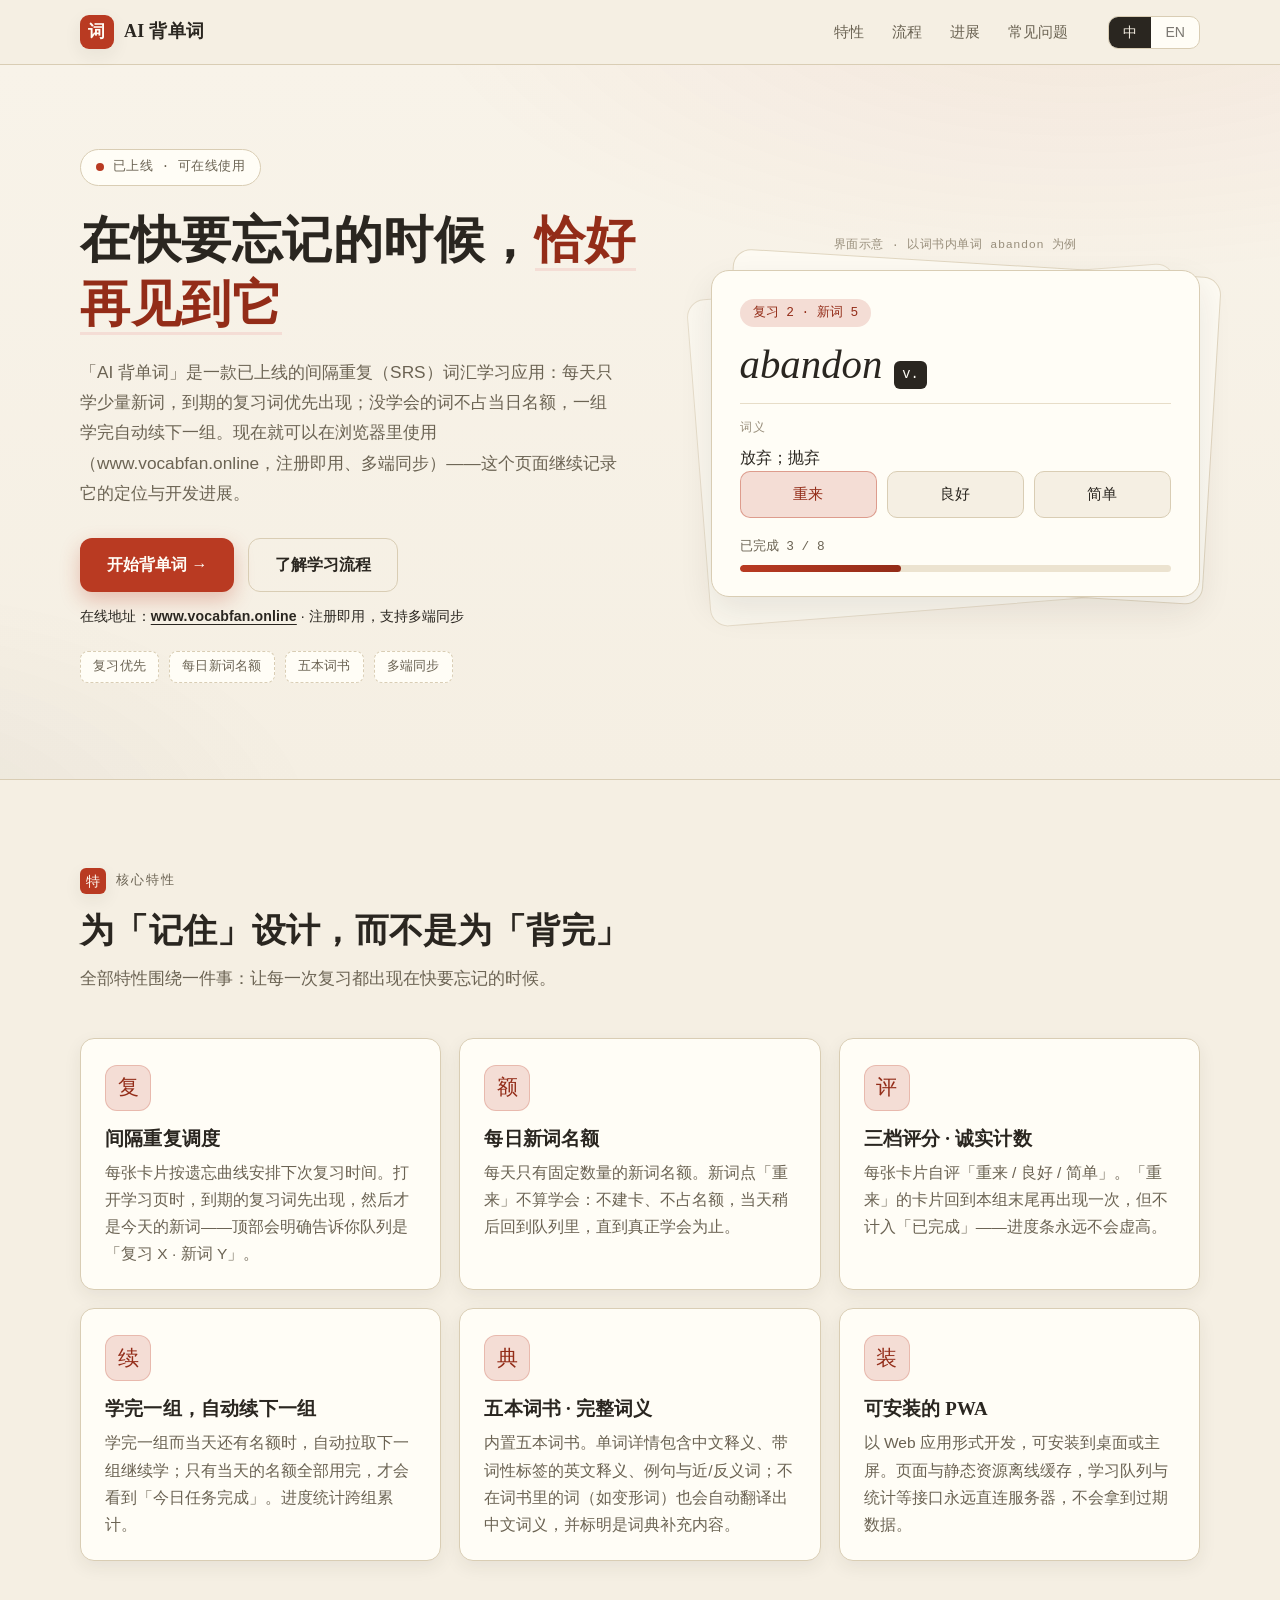
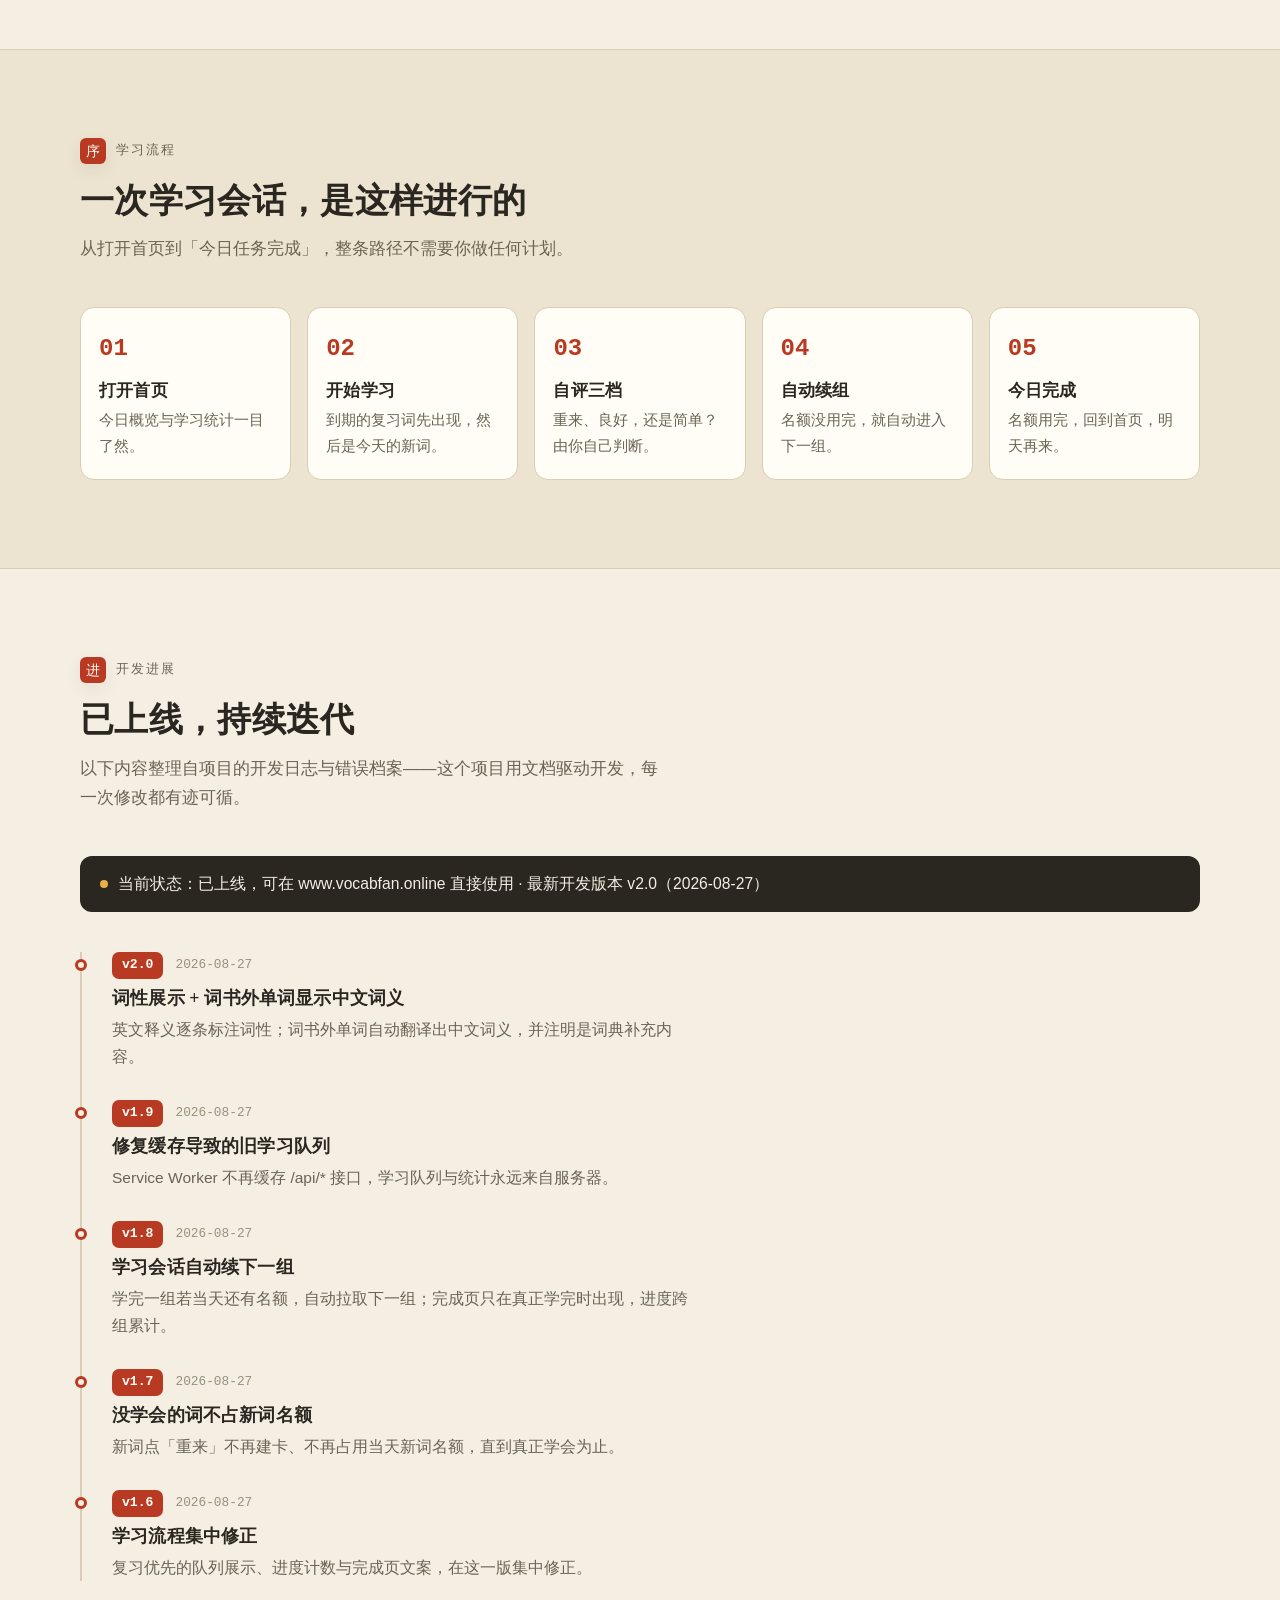
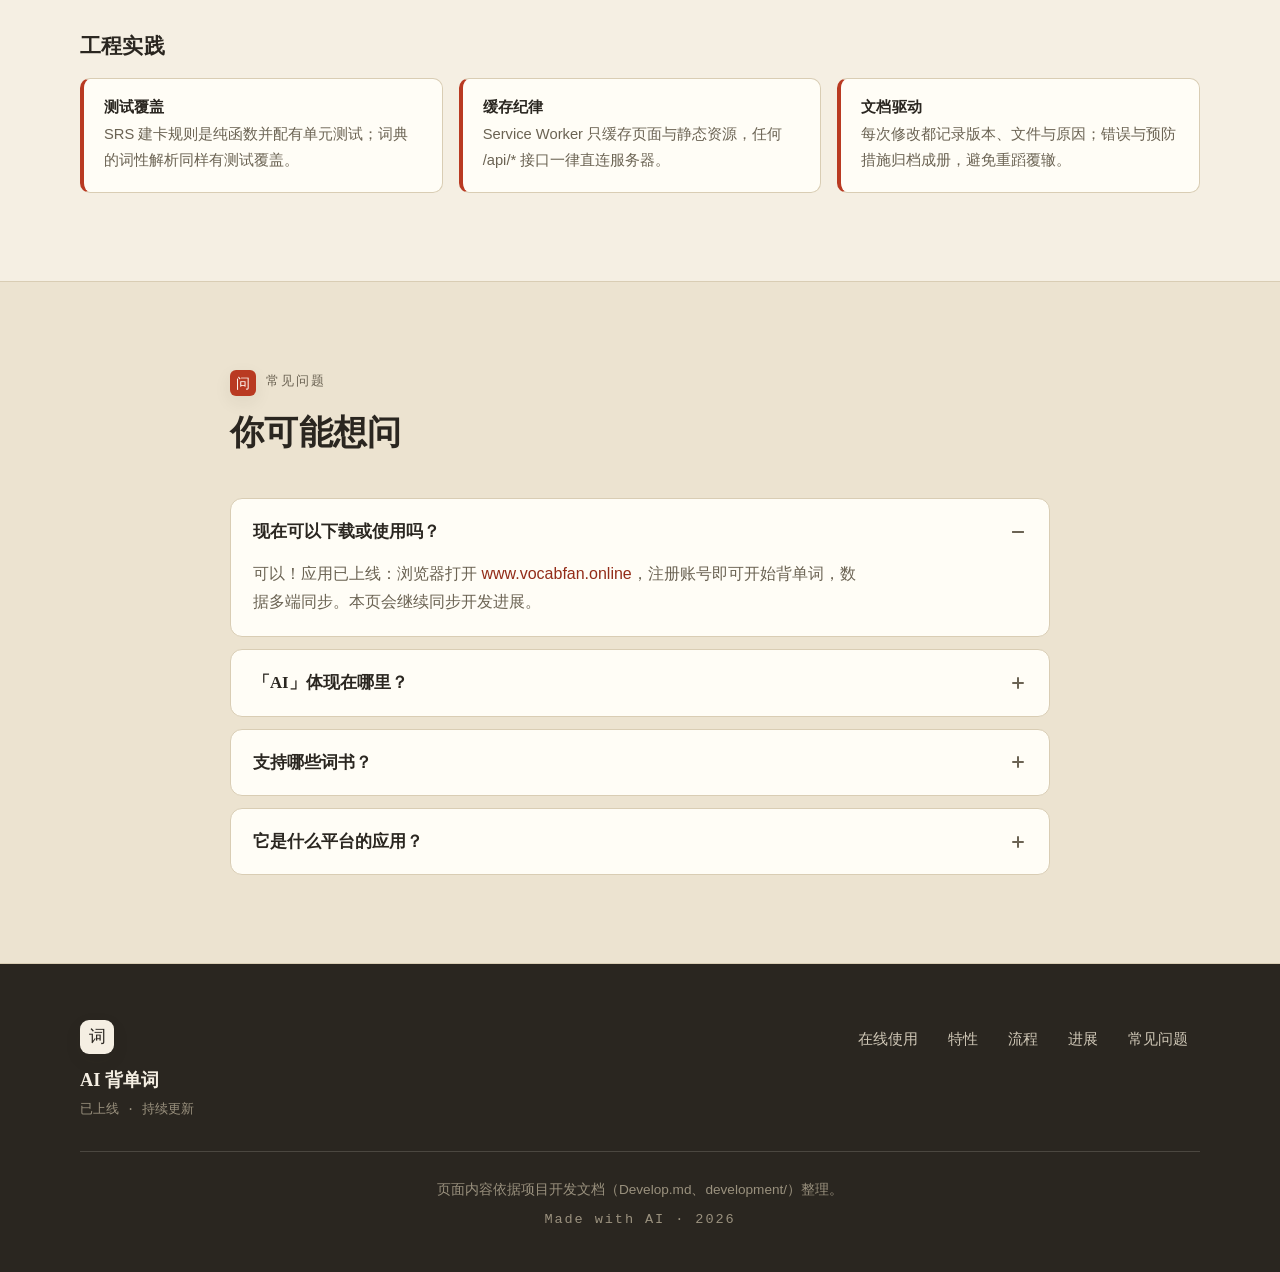
==== commit bcdbe591: "update: 应用已上线——直达 www.vocabfan.online，状态文案从开发中改为已上线" ====
--- a/index.html
+++ b/index.html
@@ -3,28 +3,28 @@
 <head>
   <meta charset="utf-8">
   <meta name="viewport" content="width=device-width, initial-scale=1">
-  <title>AI 背单词 · 开发中 — 间隔重复词汇学习应用</title>
-  <meta name="description" content="AI 背单词是一款开发中的间隔重复（SRS）背单词应用：复习优先、每日新词名额、三档评分、学完自动续组、五本词书、可安装 PWA。项目尚未发布，本页同步产品定位与开发进展（当前 v2.0）。">
+  <title>AI 背单词 — 间隔重复词汇学习应用 · 已上线</title>
+  <meta name="description" content="AI 背单词是一款已上线的间隔重复（SRS）背单词应用：复习优先、每日新词名额、三档评分、学完自动续组、五本词书、多端同步。现在就可在浏览器使用：www.vocabfan.online">
   <meta name="theme-color" content="#f5efe3">
   <link rel="icon" type="image/svg+xml" href="assets/favicon.svg">
 
   <meta property="og:type" content="website">
   <meta property="og:site_name" content="AI 背单词">
-  <meta property="og:title" content="AI 背单词 · 开发中 — 间隔重复词汇学习应用">
-  <meta property="og:description" content="AI 背单词是一款开发中的间隔重复（SRS）背单词应用：复习优先、每日新词名额、三档评分、学完自动续组、五本词书、可安装 PWA。项目尚未发布，本页同步产品定位与开发进展（当前 v2.0）。">
+  <meta property="og:title" content="AI 背单词 — 间隔重复词汇学习应用 · 已上线">
+  <meta property="og:description" content="AI 背单词是一款已上线的间隔重复（SRS）背单词应用：复习优先、每日新词名额、三档评分、学完自动续组、五本词书、多端同步。现在就可在浏览器使用：www.vocabfan.online">
   <meta property="og:locale" content="zh_CN">
   <meta property="og:locale:alternate" content="en_US">
 
   <meta name="twitter:card" content="summary">
-  <meta name="twitter:title" content="AI 背单词 · 开发中 — 间隔重复词汇学习应用">
-  <meta name="twitter:description" content="AI 背单词是一款开发中的间隔重复（SRS）背单词应用：复习优先、每日新词名额、三档评分、学完自动续组、五本词书、可安装 PWA。项目尚未发布，本页同步产品定位与开发进展（当前 v2.0）。">
+  <meta name="twitter:title" content="AI 背单词 — 间隔重复词汇学习应用 · 已上线">
+  <meta name="twitter:description" content="AI 背单词是一款已上线的间隔重复（SRS）背单词应用：复习优先、每日新词名额、三档评分、学完自动续组、五本词书、多端同步。现在就可在浏览器使用：www.vocabfan.online">
 
   <script type="application/ld+json">
   {
     "@context": "https://schema.org",
     "@type": "WebSite",
     "name": "AI 背单词",
-    "description": "一款开发中的间隔重复（SRS）背单词应用：复习优先、每日新词名额、三档评分、自动续组、五本词书、可安装 PWA。",
+    "description": "一款已上线的间隔重复（SRS）背单词应用：复习优先、每日新词名额、三档评分、自动续组、五本词书、多端同步，www.vocabfan.online 可直接使用。",
     "inLanguage": ["zh-CN", "en"]
   }
   </script>
@@ -75,30 +75,34 @@
         <div class="hero-copy">
           <p class="status-pill">
             <span class="status-dot" aria-hidden="true"></span>
-            <span data-lang="zh">开发中 · 当前版本 v2.0</span>
-            <span data-lang="en">In development · v2.0</span>
+            <span data-lang="zh">已上线 · 可在线使用</span>
+            <span data-lang="en">Live · use it online</span>
           </p>
           <h1 class="hero-title">
             <span data-lang="zh">在快要忘记的时候，<em>恰好再见到它</em></span>
             <span data-lang="en">See each word again <em>right before you forget it</em></span>
           </h1>
           <p class="hero-sub">
-            <span data-lang="zh">「AI 背单词」是一款开发中的间隔重复（SRS）词汇学习应用：每天只学少量新词，到期的复习词优先出现；没学会的词不占当日名额，一组学完自动续下一组。项目尚未发布——这个页面记录它的定位与开发进展。</span>
-            <span data-lang="en">AI 背单词 is a spaced-repetition vocabulary app, currently in development: a few new words a day, with due reviews always coming first. Words you haven't truly learned never consume your daily quota, and finished groups flow into the next until the day is done. It isn't released yet — this page tracks what it is and how the build is going.</span>
+            <span data-lang="zh">「AI 背单词」是一款已上线的间隔重复（SRS）词汇学习应用：每天只学少量新词，到期的复习词优先出现；没学会的词不占当日名额，一组学完自动续下一组。现在就可以在浏览器里使用（www.vocabfan.online，注册即用、多端同步）——这个页面继续记录它的定位与开发进展。</span>
+            <span data-lang="en">AI 背单词 is a spaced-repetition vocabulary app, now live: a few new words a day, with due reviews always coming first. Words you haven't truly learned never consume your daily quota, and finished groups flow into the next until the day is done. You can use it right now in your browser at www.vocabfan.online (sign up to start, syncs across devices) — this page keeps tracking what it is and how the build is going.</span>
           </p>
           <div class="hero-cta">
-            <a class="btn btn-solid" href="#progress">
-              <span data-lang="zh">查看开发进展</span><span data-lang="en">See development progress</span>
+            <a class="btn btn-solid" href="https://www.vocabfan.online/" target="_blank" rel="noopener noreferrer">
+              <span data-lang="zh">开始背单词 →</span><span data-lang="en">Start learning →</span>
             </a>
             <a class="btn btn-ghost" href="#flow">
               <span data-lang="zh">了解学习流程</span><span data-lang="en">How a session works</span>
             </a>
           </div>
+          <p class="hero-cta-note">
+            <span data-lang="zh">在线地址：<a href="https://www.vocabfan.online/" target="_blank" rel="noopener noreferrer">www.vocabfan.online</a> · 注册即用，支持多端同步</span>
+            <span data-lang="en">Online at <a href="https://www.vocabfan.online/" target="_blank" rel="noopener noreferrer">www.vocabfan.online</a> · sign up to start, syncs across devices</span>
+          </p>
           <ul class="fact-chips" aria-label="产品要点 / Key facts">
             <li><span data-lang="zh">复习优先</span><span data-lang="en">Reviews first</span></li>
             <li><span data-lang="zh">每日新词名额</span><span data-lang="en">Daily new-word quota</span></li>
             <li><span data-lang="zh">五本词书</span><span data-lang="en">Five word books</span></li>
-            <li><span data-lang="zh">可安装 PWA</span><span data-lang="en">Installable PWA</span></li>
+            <li><span data-lang="zh">多端同步</span><span data-lang="en">Multi-device sync</span></li>
           </ul>
         </div>
 
@@ -263,8 +267,8 @@
         <header class="section-head">
           <p class="eyebrow"><span class="seal" aria-hidden="true">进</span><span data-lang="zh">开发进展</span><span data-lang="en">Development progress</span></p>
           <h2>
-            <span data-lang="zh">还在打磨，尚未发布</span>
-            <span data-lang="en">Still polishing, not yet released</span>
+            <span data-lang="zh">已上线，持续迭代</span>
+            <span data-lang="en">Live and iterating</span>
           </h2>
           <p class="section-intro">
             <span data-lang="zh">以下内容整理自项目的开发日志与错误档案——这个项目用文档驱动开发，每一次修改都有迹可循。</span>
@@ -274,8 +278,8 @@
 
         <p class="status-strip">
           <span class="status-dot" aria-hidden="true"></span>
-          <span data-lang="zh">当前状态：开发中，尚未发布 · 最新版本 v2.0（2026-08-27）</span>
-          <span data-lang="en">Current status: in development, unreleased · latest v2.0 (2026-08-27)</span>
+          <span data-lang="zh">当前状态：已上线，可在 www.vocabfan.online 直接使用 · 最新开发版本 v2.0（2026-08-27）</span>
+          <span data-lang="en">Current status: live at www.vocabfan.online · latest dev version v2.0 (2026-08-27)</span>
         </p>
 
         <ol class="timeline">
@@ -386,8 +390,8 @@
               <span class="faq-mark" aria-hidden="true"></span>
             </summary>
             <p>
-              <span data-lang="zh">还不行。项目仍在开发中，尚未发布；本页会随开发进展持续更新。</span>
-              <span data-lang="en">Not yet. The project is still in development and unreleased; this page will be updated as work continues.</span>
+              <span data-lang="zh">可以！应用已上线：浏览器打开 <a href="https://www.vocabfan.online/" target="_blank" rel="noopener noreferrer">www.vocabfan.online</a>，注册账号即可开始背单词，数据多端同步。本页会继续同步开发进展。</span>
+              <span data-lang="en">Yes! The app is live — open <a href="https://www.vocabfan.online/" target="_blank" rel="noopener noreferrer">www.vocabfan.online</a> in your browser, sign up and start learning; your progress syncs across devices. This page keeps tracking development progress.</span>
             </p>
           </details>
 
@@ -437,11 +441,12 @@
         <span class="brand-mark" aria-hidden="true">词</span>
         <p class="footer-name">AI <span data-lang="zh">背单词</span><span data-lang="en">Vocabulary</span></p>
         <p class="footer-status">
-          <span data-lang="zh">开发中 · 尚未发布</span>
-          <span data-lang="en">In development · unreleased</span>
+          <span data-lang="zh">已上线 · 持续更新</span>
+          <span data-lang="en">Live · actively updated</span>
         </p>
       </div>
       <nav class="footer-nav" aria-label="页脚导航 / Footer navigation">
+        <a href="https://www.vocabfan.online/" target="_blank" rel="noopener noreferrer"><span data-lang="zh">在线使用</span><span data-lang="en">Use online</span></a>
         <a href="#features"><span data-lang="zh">特性</span><span data-lang="en">Features</span></a>
         <a href="#flow"><span data-lang="zh">流程</span><span data-lang="en">Session</span></a>
         <a href="#progress"><span data-lang="zh">进展</span><span data-lang="en">Progress</span></a>
--- a/assets/style.css
+++ b/assets/style.css
@@ -291,7 +291,20 @@
   display: flex;
   gap: 14px;
   flex-wrap: wrap;
-  margin-bottom: 30px;
+  margin-bottom: 12px;
+}
+
+.hero-cta-note {
+  margin: 0 0 22px;
+  font-size: 0.88rem;
+  letter-spacing: 0.01em;
+}
+
+.hero-cta-note a {
+  color: inherit;
+  font-weight: 700;
+  text-decoration: underline;
+  text-underline-offset: 3px;
 }
 
 .fact-chips {
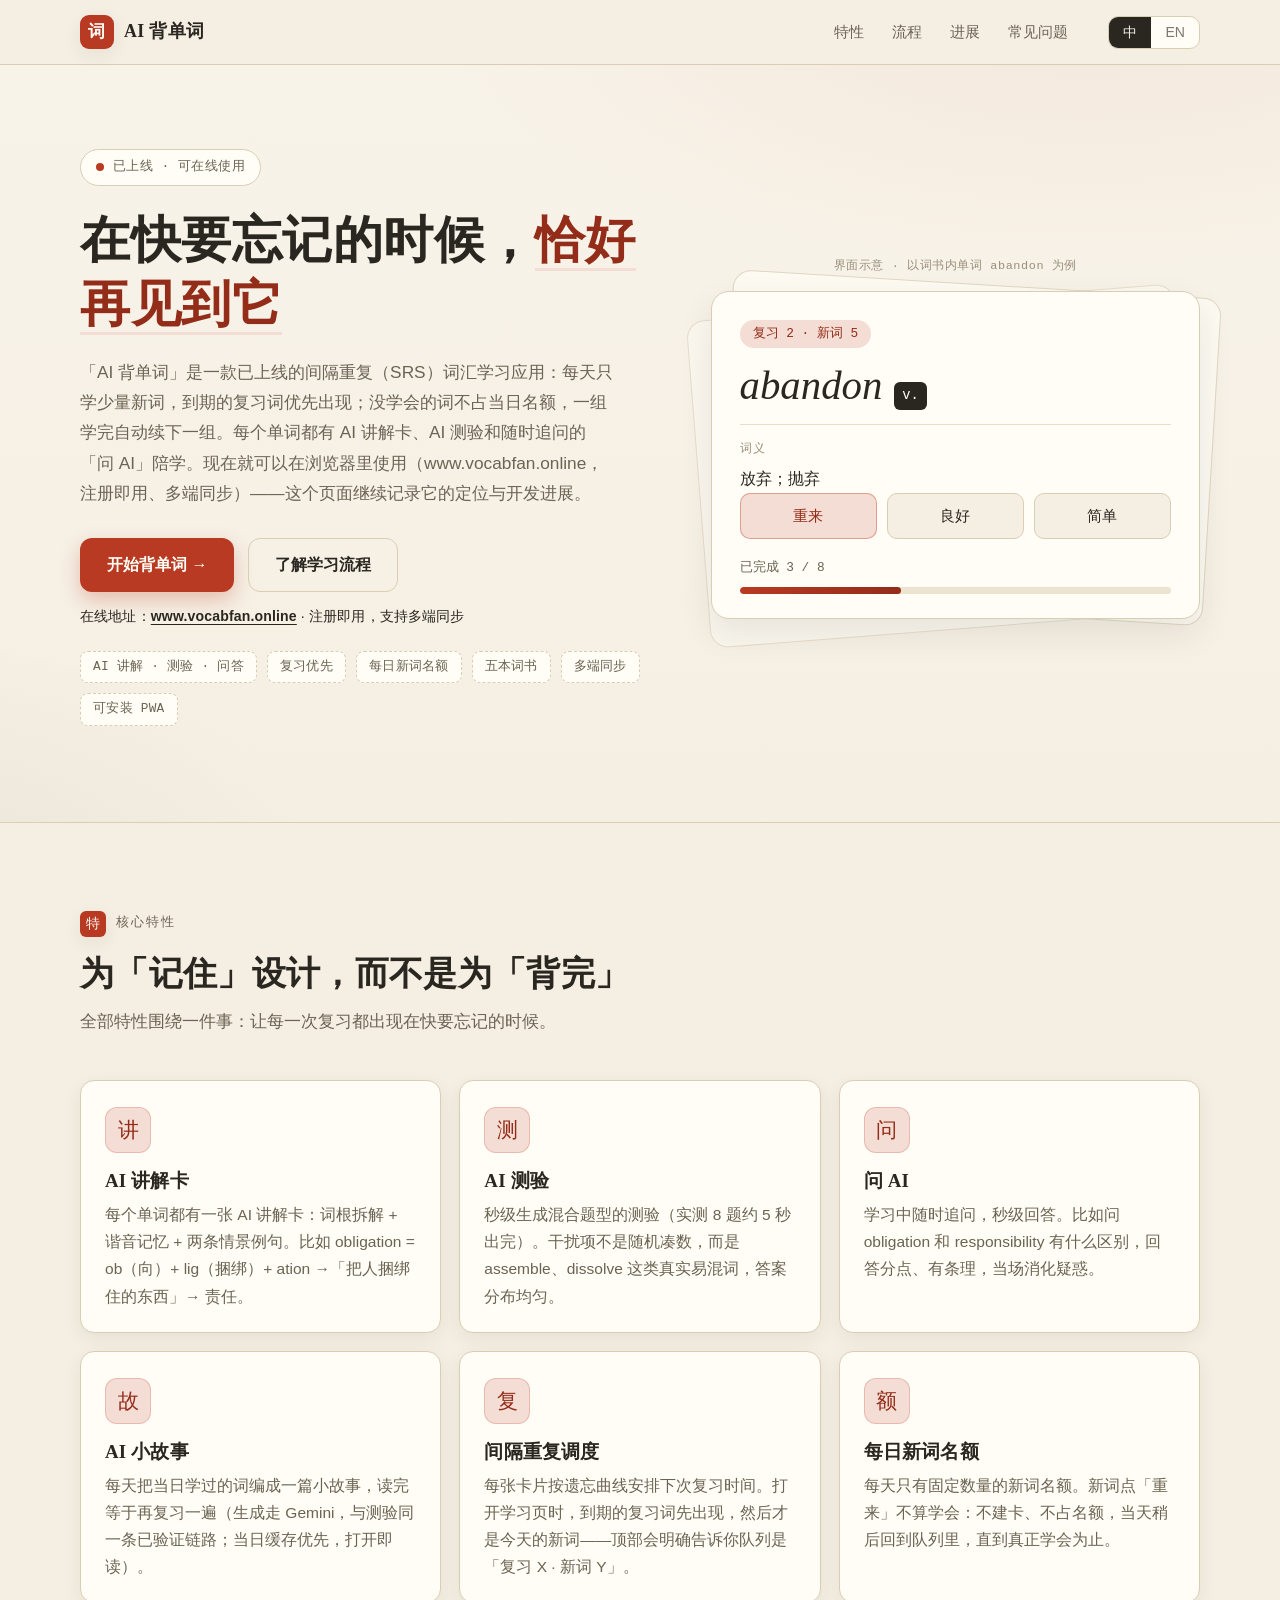
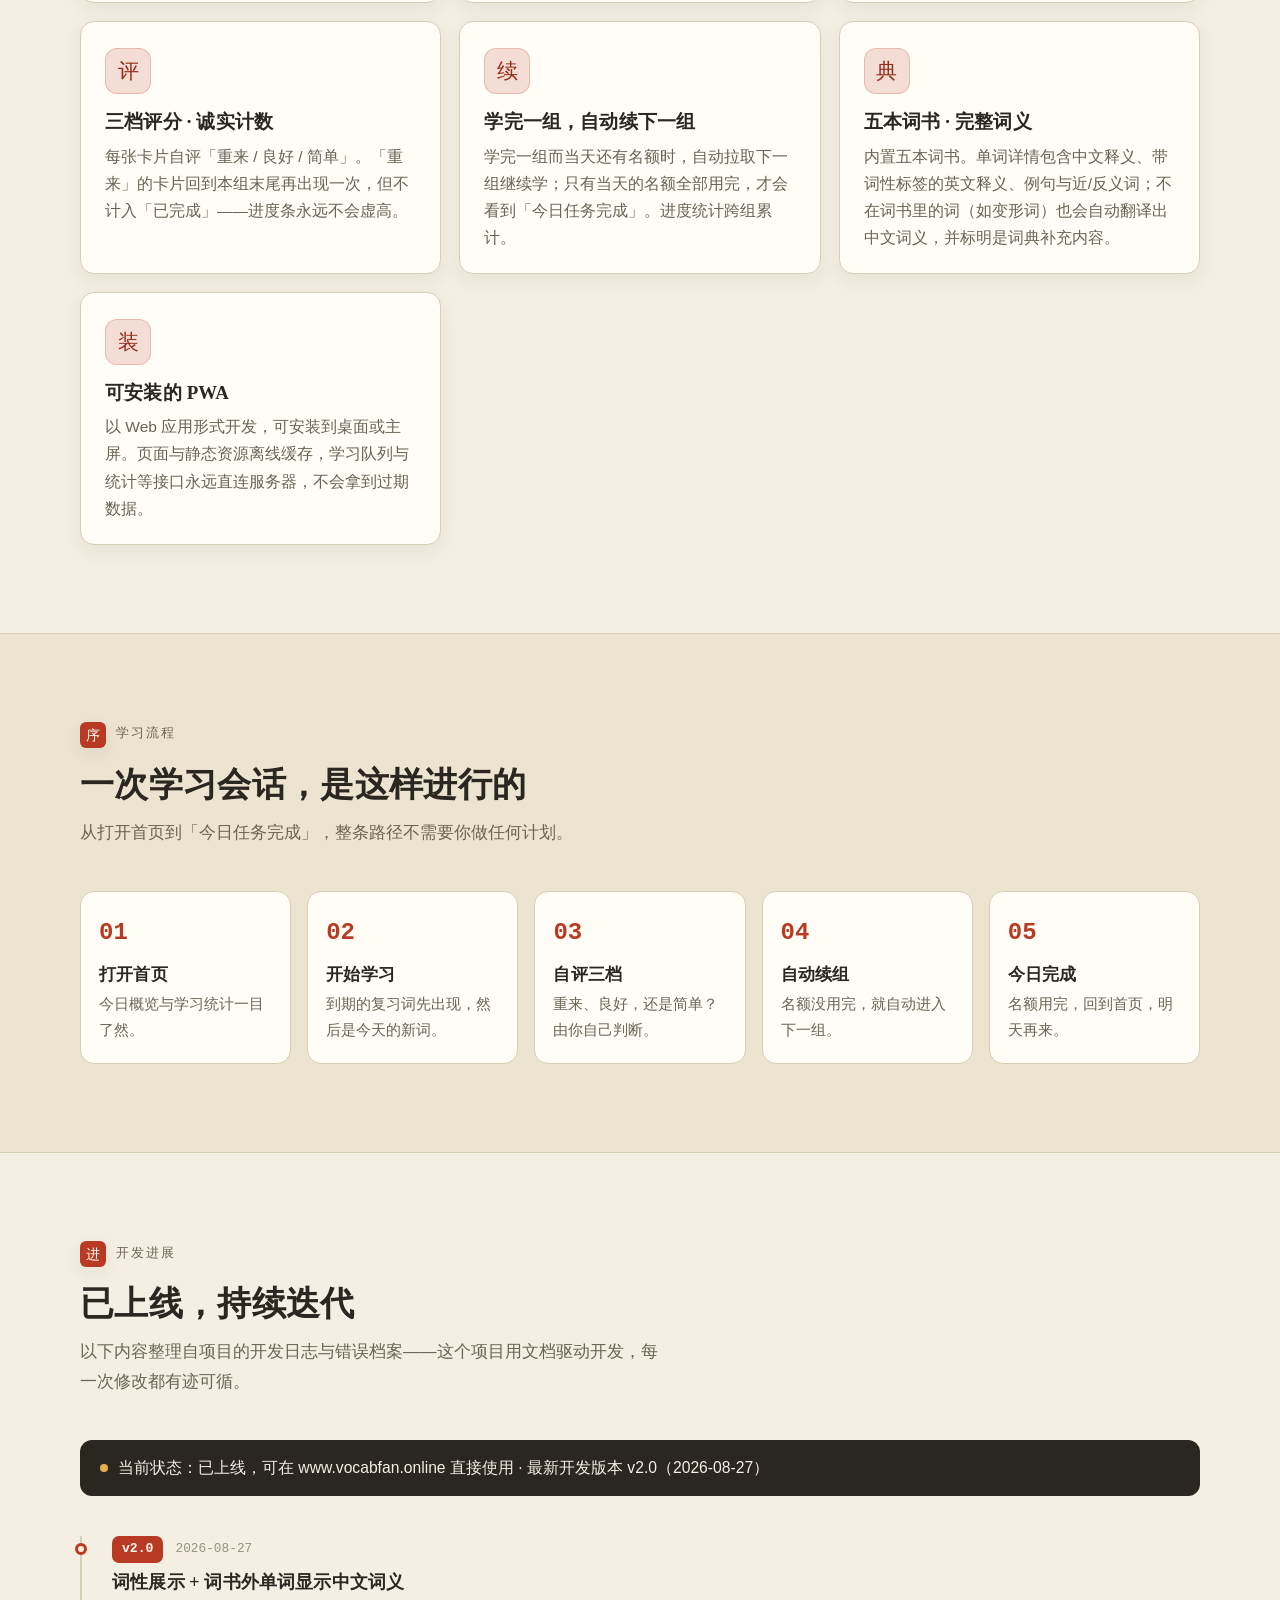
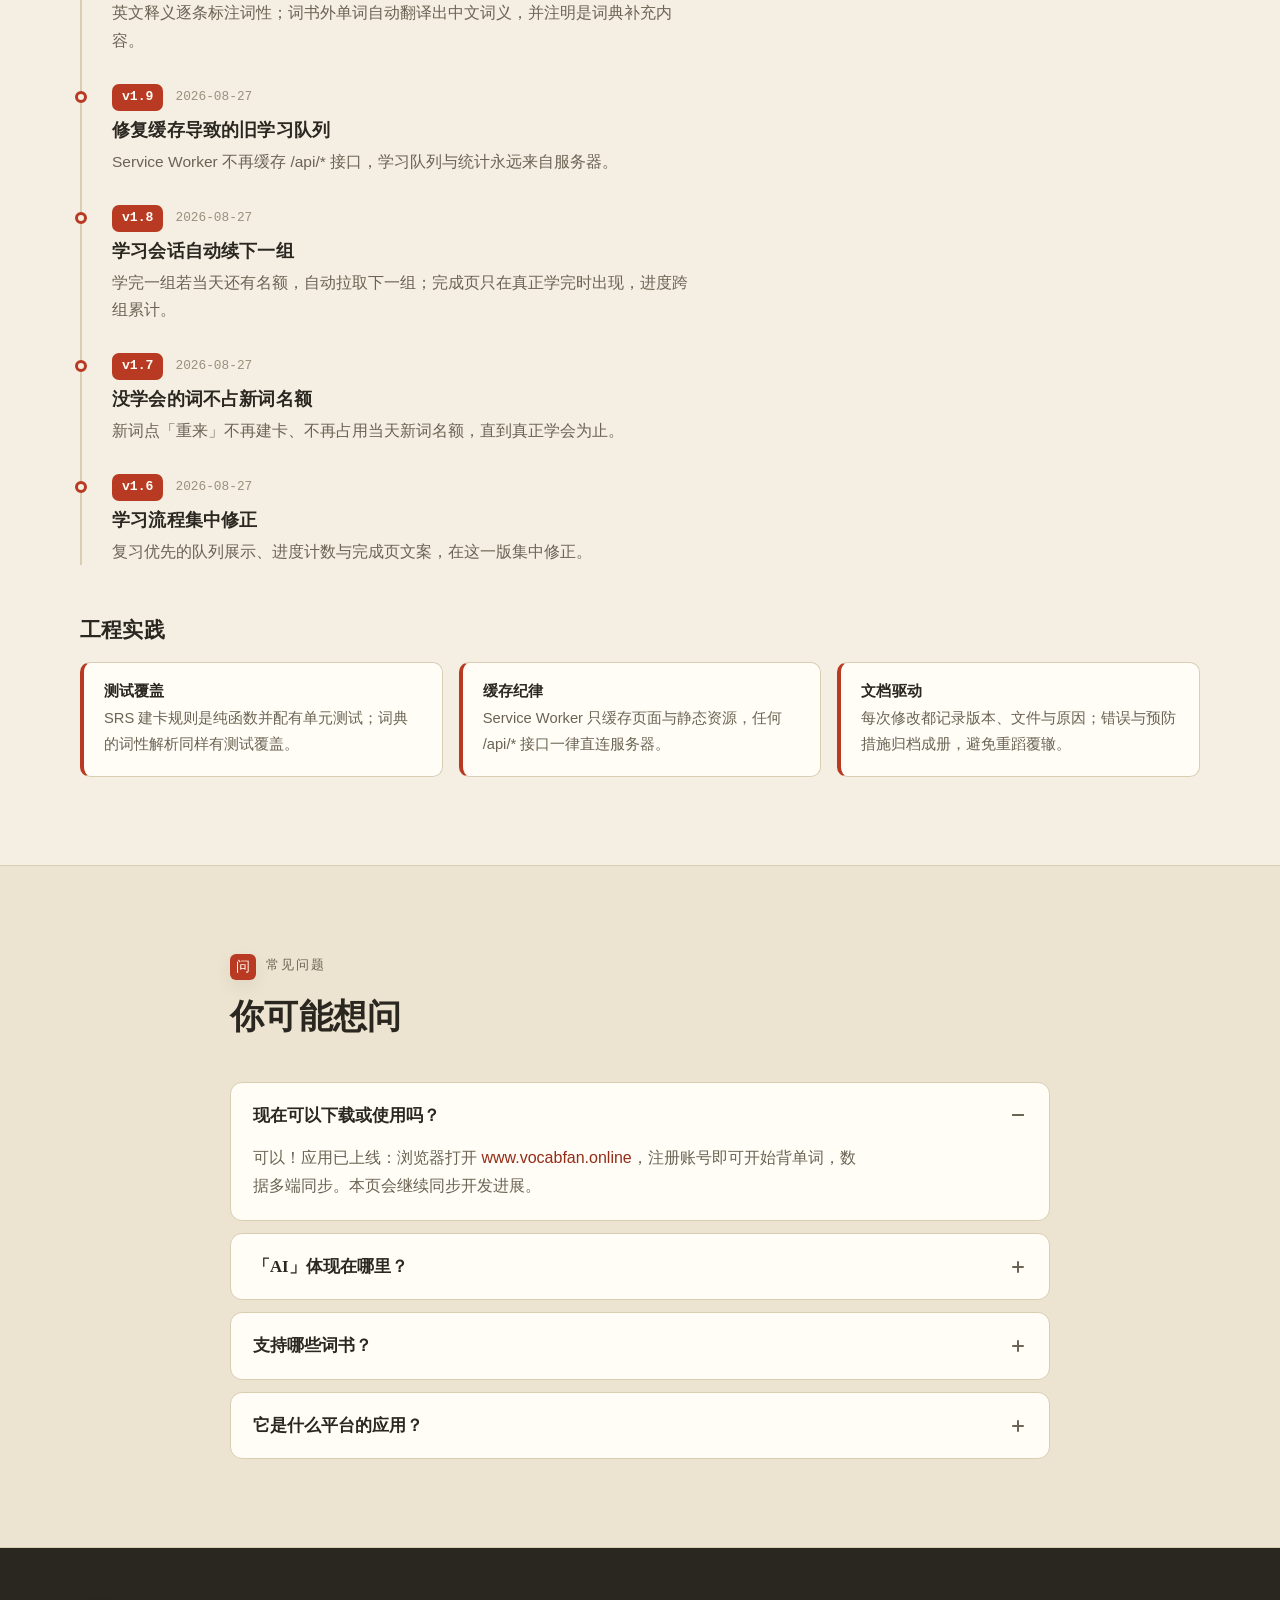
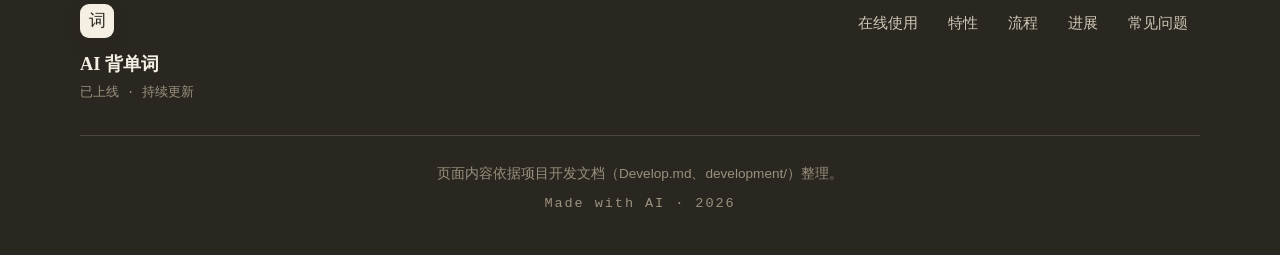
==== commit 495ff805: "feat: 新增 AI 讲解卡/AI 测验/问 AI/AI 小故事四项功能展示（基于 2026-10-25 实测）" ====
--- a/index.html
+++ b/index.html
@@ -4,27 +4,27 @@
   <meta charset="utf-8">
   <meta name="viewport" content="width=device-width, initial-scale=1">
   <title>AI 背单词 — 间隔重复词汇学习应用 · 已上线</title>
-  <meta name="description" content="AI 背单词是一款已上线的间隔重复（SRS）背单词应用：复习优先、每日新词名额、三档评分、学完自动续组、五本词书、多端同步。现在就可在浏览器使用：www.vocabfan.online">
+  <meta name="description" content="AI 背单词是一款已上线的间隔重复（SRS）背单词应用：复习优先、每日新词名额、三档评分、五本词书、多端同步，配 AI 讲解卡、AI 测验、问 AI 与每日小故事。现在就可在浏览器使用：www.vocabfan.online">
   <meta name="theme-color" content="#f5efe3">
   <link rel="icon" type="image/svg+xml" href="assets/favicon.svg">
 
   <meta property="og:type" content="website">
   <meta property="og:site_name" content="AI 背单词">
   <meta property="og:title" content="AI 背单词 — 间隔重复词汇学习应用 · 已上线">
-  <meta property="og:description" content="AI 背单词是一款已上线的间隔重复（SRS）背单词应用：复习优先、每日新词名额、三档评分、学完自动续组、五本词书、多端同步。现在就可在浏览器使用：www.vocabfan.online">
+  <meta property="og:description" content="AI 背单词是一款已上线的间隔重复（SRS）背单词应用：复习优先、每日新词名额、三档评分、五本词书、多端同步，配 AI 讲解卡、AI 测验、问 AI 与每日小故事。现在就可在浏览器使用：www.vocabfan.online">
   <meta property="og:locale" content="zh_CN">
   <meta property="og:locale:alternate" content="en_US">
 
   <meta name="twitter:card" content="summary">
   <meta name="twitter:title" content="AI 背单词 — 间隔重复词汇学习应用 · 已上线">
-  <meta name="twitter:description" content="AI 背单词是一款已上线的间隔重复（SRS）背单词应用：复习优先、每日新词名额、三档评分、学完自动续组、五本词书、多端同步。现在就可在浏览器使用：www.vocabfan.online">
+  <meta name="twitter:description" content="AI 背单词是一款已上线的间隔重复（SRS）背单词应用：复习优先、每日新词名额、三档评分、五本词书、多端同步，配 AI 讲解卡、AI 测验、问 AI 与每日小故事。现在就可在浏览器使用：www.vocabfan.online">
 
   <script type="application/ld+json">
   {
     "@context": "https://schema.org",
     "@type": "WebSite",
     "name": "AI 背单词",
-    "description": "一款已上线的间隔重复（SRS）背单词应用：复习优先、每日新词名额、三档评分、自动续组、五本词书、多端同步，www.vocabfan.online 可直接使用。",
+    "description": "一款已上线的间隔重复（SRS）背单词应用：复习优先、每日新词名额、三档评分、自动续组、五本词书、多端同步，配 AI 讲解卡、AI 测验、问 AI 与每日小故事，www.vocabfan.online 可直接使用。",
     "inLanguage": ["zh-CN", "en"]
   }
   </script>
@@ -83,8 +83,8 @@
             <span data-lang="en">See each word again <em>right before you forget it</em></span>
           </h1>
           <p class="hero-sub">
-            <span data-lang="zh">「AI 背单词」是一款已上线的间隔重复（SRS）词汇学习应用：每天只学少量新词，到期的复习词优先出现；没学会的词不占当日名额，一组学完自动续下一组。现在就可以在浏览器里使用（www.vocabfan.online，注册即用、多端同步）——这个页面继续记录它的定位与开发进展。</span>
-            <span data-lang="en">AI 背单词 is a spaced-repetition vocabulary app, now live: a few new words a day, with due reviews always coming first. Words you haven't truly learned never consume your daily quota, and finished groups flow into the next until the day is done. You can use it right now in your browser at www.vocabfan.online (sign up to start, syncs across devices) — this page keeps tracking what it is and how the build is going.</span>
+            <span data-lang="zh">「AI 背单词」是一款已上线的间隔重复（SRS）词汇学习应用：每天只学少量新词，到期的复习词优先出现；没学会的词不占当日名额，一组学完自动续下一组。每个单词都有 AI 讲解卡、AI 测验和随时追问的「问 AI」陪学。现在就可以在浏览器里使用（www.vocabfan.online，注册即用、多端同步）——这个页面继续记录它的定位与开发进展。</span>
+            <span data-lang="en">AI 背单词 is a spaced-repetition vocabulary app, now live: a few new words a day, with due reviews always coming first. Words you haven't truly learned never consume your daily quota, and finished groups flow into the next until the day is done. Every word comes with an AI explainer card, AI quizzes and an always-on Ask AI. You can use it right now in your browser at www.vocabfan.online (sign up to start, syncs across devices) — this page keeps tracking what it is and how the build is going.</span>
           </p>
           <div class="hero-cta">
             <a class="btn btn-solid" href="https://www.vocabfan.online/" target="_blank" rel="noopener noreferrer">
@@ -99,10 +99,12 @@
             <span data-lang="en">Online at <a href="https://www.vocabfan.online/" target="_blank" rel="noopener noreferrer">www.vocabfan.online</a> · sign up to start, syncs across devices</span>
           </p>
           <ul class="fact-chips" aria-label="产品要点 / Key facts">
+            <li><span data-lang="zh">AI 讲解 · 测验 · 问答</span><span data-lang="en">AI cards · quizzes · Q&amp;A</span></li>
             <li><span data-lang="zh">复习优先</span><span data-lang="en">Reviews first</span></li>
             <li><span data-lang="zh">每日新词名额</span><span data-lang="en">Daily new-word quota</span></li>
             <li><span data-lang="zh">五本词书</span><span data-lang="en">Five word books</span></li>
             <li><span data-lang="zh">多端同步</span><span data-lang="en">Multi-device sync</span></li>
+            <li><span data-lang="zh">可安装 PWA</span><span data-lang="en">Installable PWA</span></li>
           </ul>
         </div>
 
@@ -160,6 +162,42 @@
 
         <div class="feature-grid">
           <article class="feature-card">
+            <span class="feature-tile" aria-hidden="true">讲</span>
+            <h3><span data-lang="zh">AI 讲解卡</span><span data-lang="en">AI explainer cards</span></h3>
+            <p>
+              <span data-lang="zh">每个单词都有一张 AI 讲解卡：词根拆解 + 谐音记忆 + 两条情景例句。比如 obligation = ob（向）+ lig（捆绑）+ ation →「把人捆绑住的东西」→ 责任。</span>
+              <span data-lang="en">Every word comes with an AI explainer card: morphological breakdown, a homophone mnemonic and two contextual sentences. Take obligation = ob (toward) + lig (bind) → “the thing that binds you” → a duty.</span>
+            </p>
+          </article>
+
+          <article class="feature-card">
+            <span class="feature-tile" aria-hidden="true">测</span>
+            <h3><span data-lang="zh">AI 测验</span><span data-lang="en">AI quizzes</span></h3>
+            <p>
+              <span data-lang="zh">秒级生成混合题型的测验（实测 8 题约 5 秒出完）。干扰项不是随机凑数，而是 assemble、dissolve 这类真实易混词，答案分布均匀。</span>
+              <span data-lang="en">Mixed-format quizzes generated in seconds — in testing, 8 questions in about 5. Distractors aren't random filler but genuinely confusable words like assemble or dissolve, with evenly spread answers.</span>
+            </p>
+          </article>
+
+          <article class="feature-card">
+            <span class="feature-tile" aria-hidden="true">问</span>
+            <h3><span data-lang="zh">问 AI</span><span data-lang="en">Ask AI</span></h3>
+            <p>
+              <span data-lang="zh">学习中随时追问，秒级回答。比如问 obligation 和 responsibility 有什么区别，回答分点、有条理，当场消化疑惑。</span>
+              <span data-lang="en">Ask follow-ups any time during a session and get an answer in seconds. Ask how obligation differs from responsibility, for example, and get a structured, point-by-point reply.</span>
+            </p>
+          </article>
+
+          <article class="feature-card">
+            <span class="feature-tile" aria-hidden="true">故</span>
+            <h3><span data-lang="zh">AI 小故事</span><span data-lang="en">AI mini stories</span></h3>
+            <p>
+              <span data-lang="zh">每天把当日学过的词编成一篇小故事，读完等于再复习一遍（生成走 Gemini，与测验同一条已验证链路；当日缓存优先，打开即读）。</span>
+              <span data-lang="en">Each day's words are woven into a short story — reading it is one more review. Generated by Gemini on the same verified pipeline as the quiz, served from cache once made.</span>
+            </p>
+          </article>
+
+          <article class="feature-card">
             <span class="feature-tile" aria-hidden="true">复</span>
             <h3><span data-lang="zh">间隔重复调度</span><span data-lang="en">Spaced-repetition scheduling</span></h3>
             <p>
@@ -402,8 +440,8 @@
               <span class="faq-mark" aria-hidden="true"></span>
             </summary>
             <p>
-              <span data-lang="zh">在当前版本里，它意味着两件事：按遗忘曲线安排复习的间隔重复调度，以及词书外单词释义的自动翻译。项目仍在演进。</span>
-              <span data-lang="en">In the current version, it means two things: forgetting-curve-based spaced-repetition scheduling, and automatic translation of definitions for words outside the word books. The project keeps evolving.</span>
+            <span data-lang="zh">在当前版本里，AI 意味着四件天天在用的功能：每个单词的 <strong>AI 讲解卡</strong>（词根拆解 + 谐音记忆 + 情景例句，如 obligation = ob 向 + lig 捆绑 →「把人捆绑住的东西」→ 责任）、秒级出题的 <strong>AI 测验</strong>（干扰项是真实易混词）、随时追问的 <strong>问 AI</strong>，以及把当日词汇串成一篇的 <strong>AI 小故事</strong>（生成走 Gemini）。此外还有按遗忘曲线安排复习的间隔重复调度。</span>
+            <span data-lang="en">In the current version, AI means four things you use every day: an <strong>AI explainer card</strong> for every word (morphology + homophone mnemonic + contextual sentences, e.g. obligation = ob “toward” + lig “bind” → “the thing that binds you”), second-fast <strong>AI quizzes</strong> with genuinely confusable distractors, <strong>Ask AI</strong> for instant follow-up answers, and a daily <strong>AI mini story</strong> that weaves the day's words together (generated with Gemini). On top of that, spaced-repetition scheduling along the forgetting curve.</span>
             </p>
           </details>
 
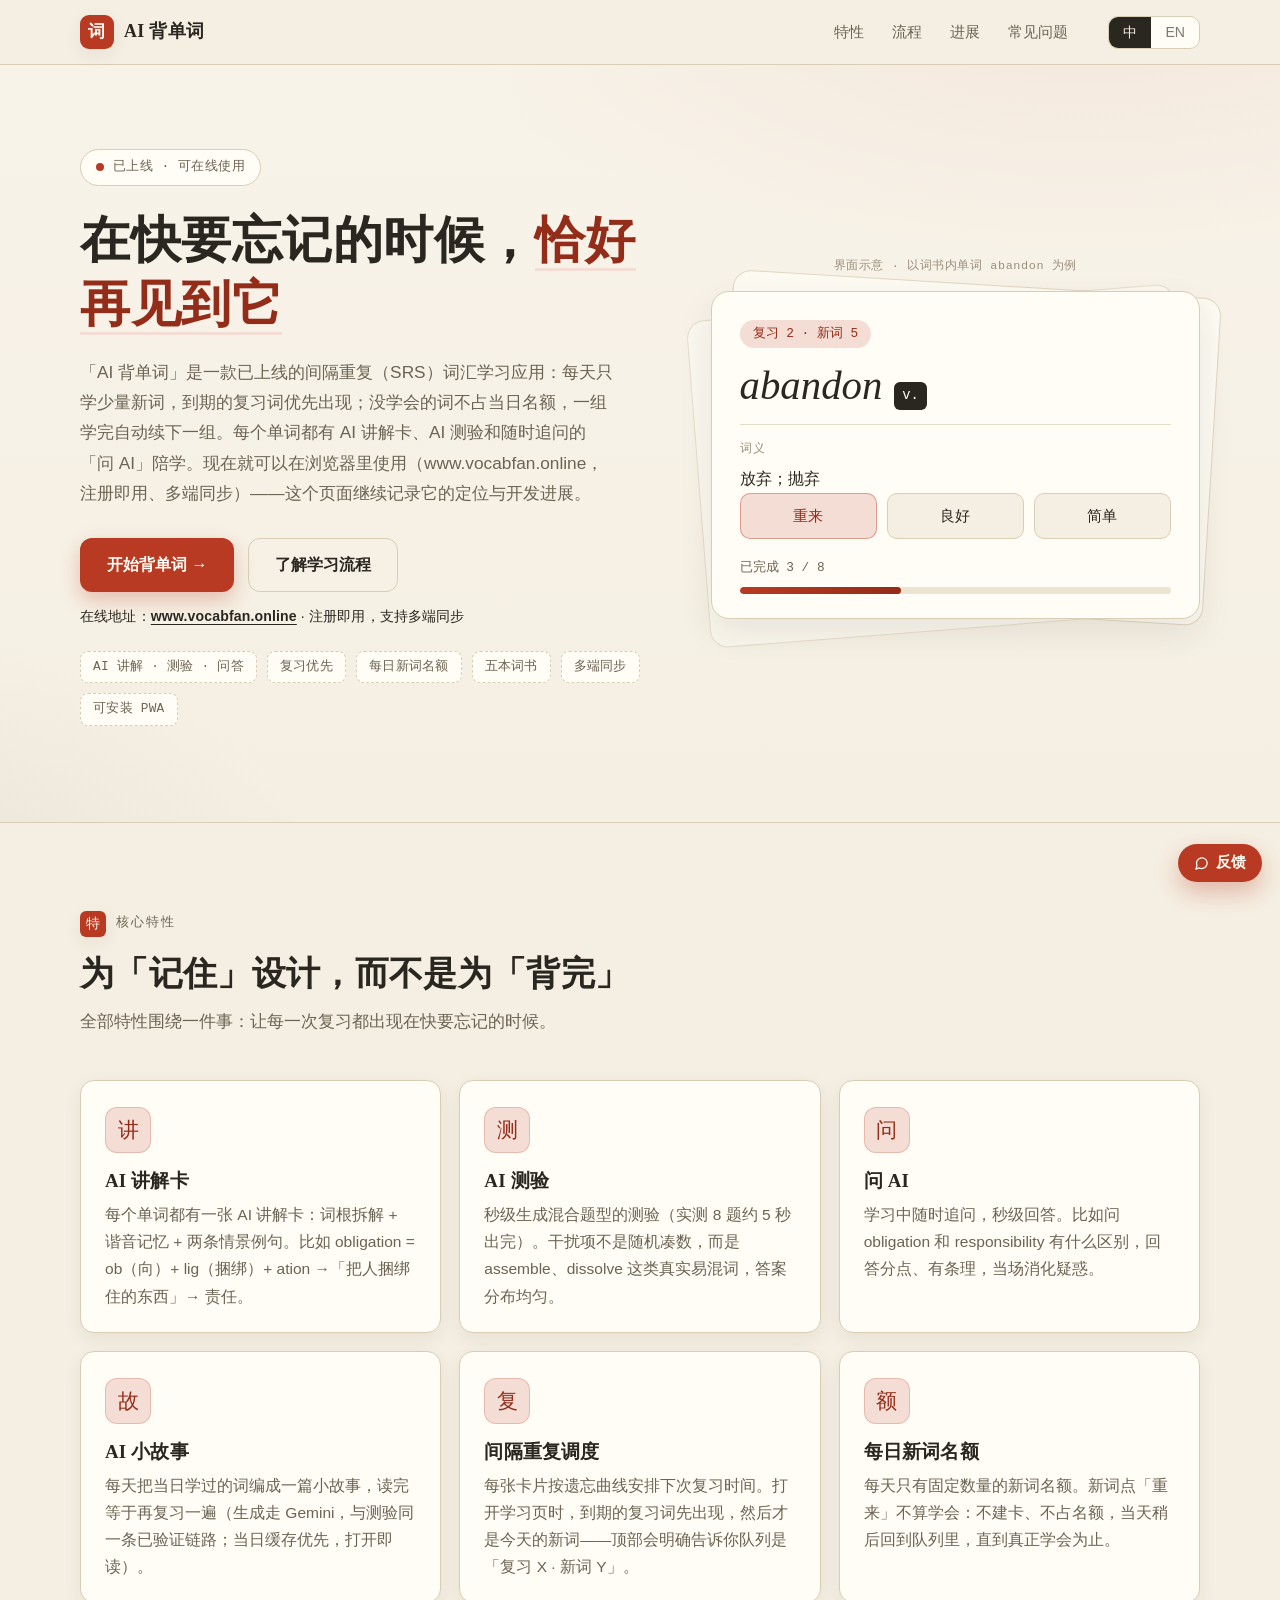
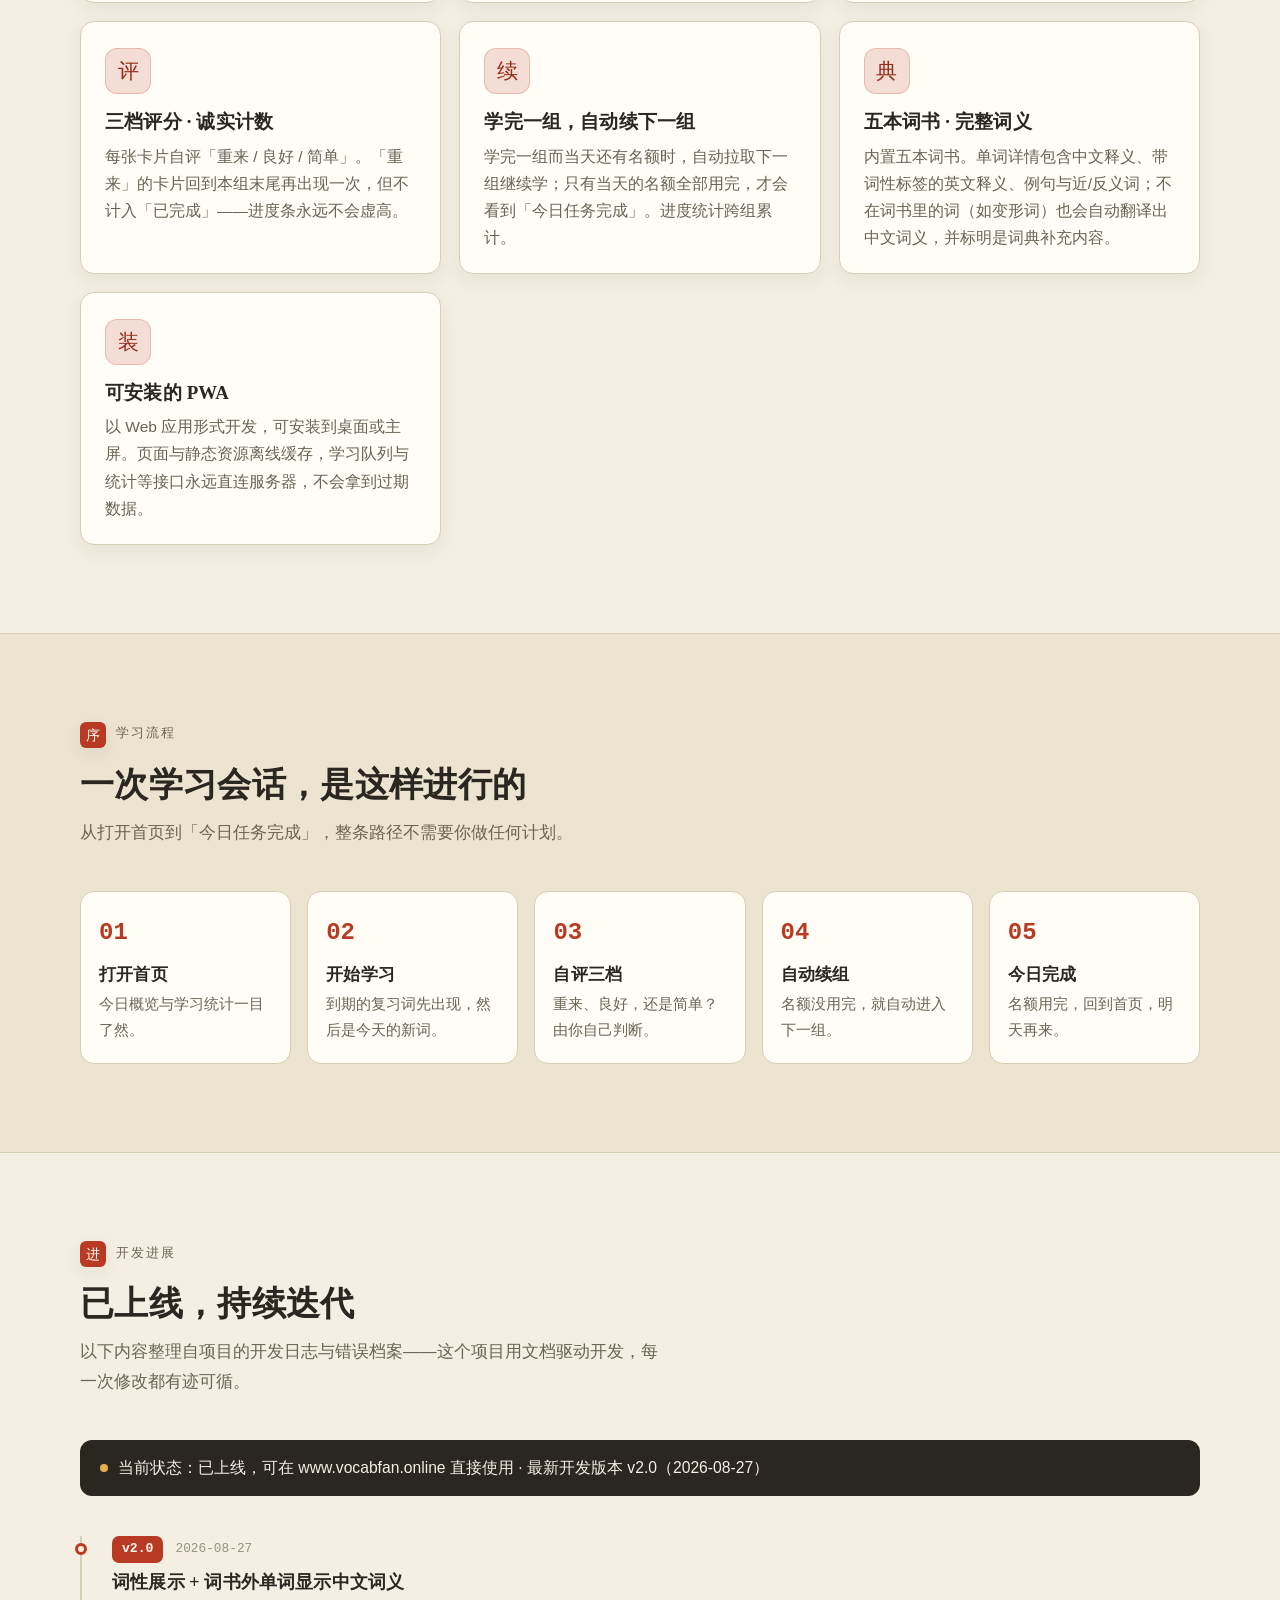
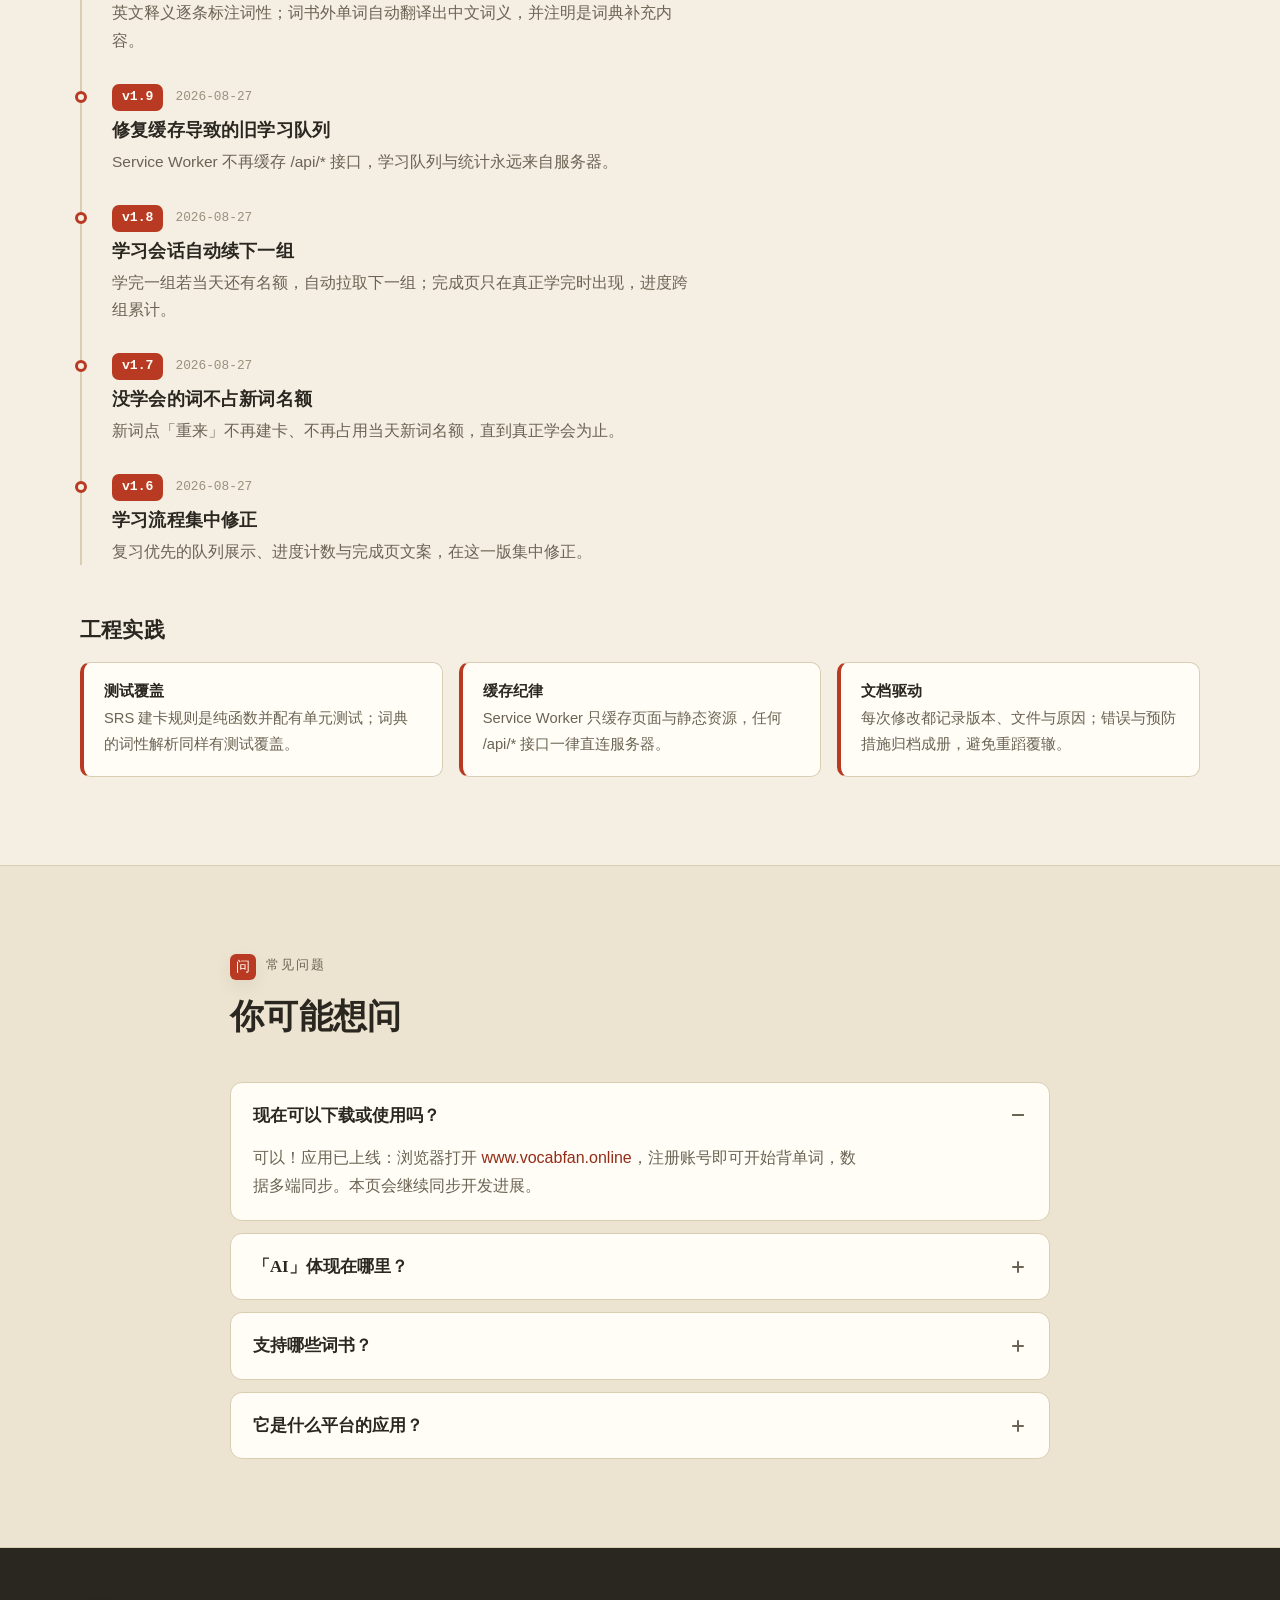
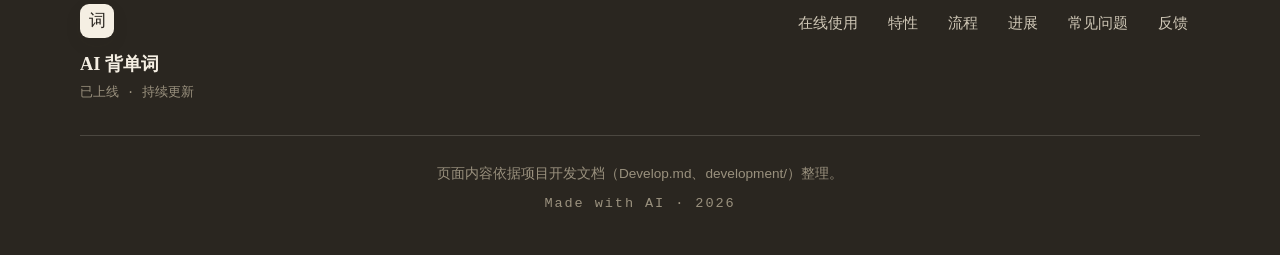
==== commit 79ce5f50: "feat: 新增用户反馈页与页脚入口" ====
--- a/index.html
+++ b/index.html
@@ -44,6 +44,36 @@
       document.documentElement.lang = lang === "en" ? "en" : "zh-CN";
     })();
   </script>
+
+  <style>
+    /* 右下角悬浮反馈按钮（fixed，不随滚动移动；z-index 低于 header 交互层不冲突） */
+    .fb-float {
+      position: fixed;
+      right: 18px;
+      bottom: 18px;
+      z-index: 40;
+      display: inline-flex;
+      align-items: center;
+      gap: 7px;
+      padding: 10px 16px;
+      border-radius: 999px;
+      background: var(--accent);
+      color: var(--card);
+      font-size: 0.92rem;
+      font-weight: 600;
+      line-height: 1.2;
+      box-shadow: 0 10px 24px rgba(185, 58, 34, 0.32);
+      transition: transform 0.15s ease, background 0.15s ease;
+    }
+    .fb-float:hover { background: var(--accent-deep); text-decoration: none; transform: translateY(-2px); }
+    .fb-float svg { flex: none; }
+    @media (max-width: 640px) {
+      .fb-float { right: 14px; bottom: 14px; padding: 10px 14px; font-size: 0.88rem; }
+    }
+    @media (prefers-reduced-motion: reduce) {
+      .fb-float:hover { transform: none; }
+    }
+  </style>
 </head>
 <body id="top">
   <a class="skip-link" href="#main"><span data-lang="zh">跳到主要内容</span><span data-lang="en">Skip to main content</span></a>
@@ -489,6 +519,7 @@
         <a href="#flow"><span data-lang="zh">流程</span><span data-lang="en">Session</span></a>
         <a href="#progress"><span data-lang="zh">进展</span><span data-lang="en">Progress</span></a>
         <a href="#faq"><span data-lang="zh">常见问题</span><span data-lang="en">FAQ</span></a>
+        <a href="feedback.html"><span data-lang="zh">反馈</span><span data-lang="en">Feedback</span></a>
       </nav>
     </div>
     <div class="container footer-note">
@@ -500,6 +531,11 @@
     </div>
   </footer>
 
+  <a class="fb-float" href="feedback.html" aria-label="反馈 Feedback">
+    <svg width="15" height="15" viewBox="0 0 24 24" fill="none" stroke="currentColor" stroke-width="2" stroke-linecap="round" stroke-linejoin="round" aria-hidden="true"><path d="M21 11.5a8.38 8.38 0 0 1-.9 3.8 8.5 8.5 0 0 1-7.6 4.7 8.38 8.38 0 0 1-3.8-.9L3 21l1.9-5.7a8.38 8.38 0 0 1-.9-3.8 8.5 8.5 0 0 1 4.7-7.6 8.38 8.38 0 0 1 3.8-.9h.5a8.48 8.48 0 0 1 8 8v.5Z"/></svg>
+    <span data-lang="zh">反馈</span><span data-lang="en">Feedback</span>
+  </a>
+
   <script src="assets/app.js"></script>
 </body>
 </html>
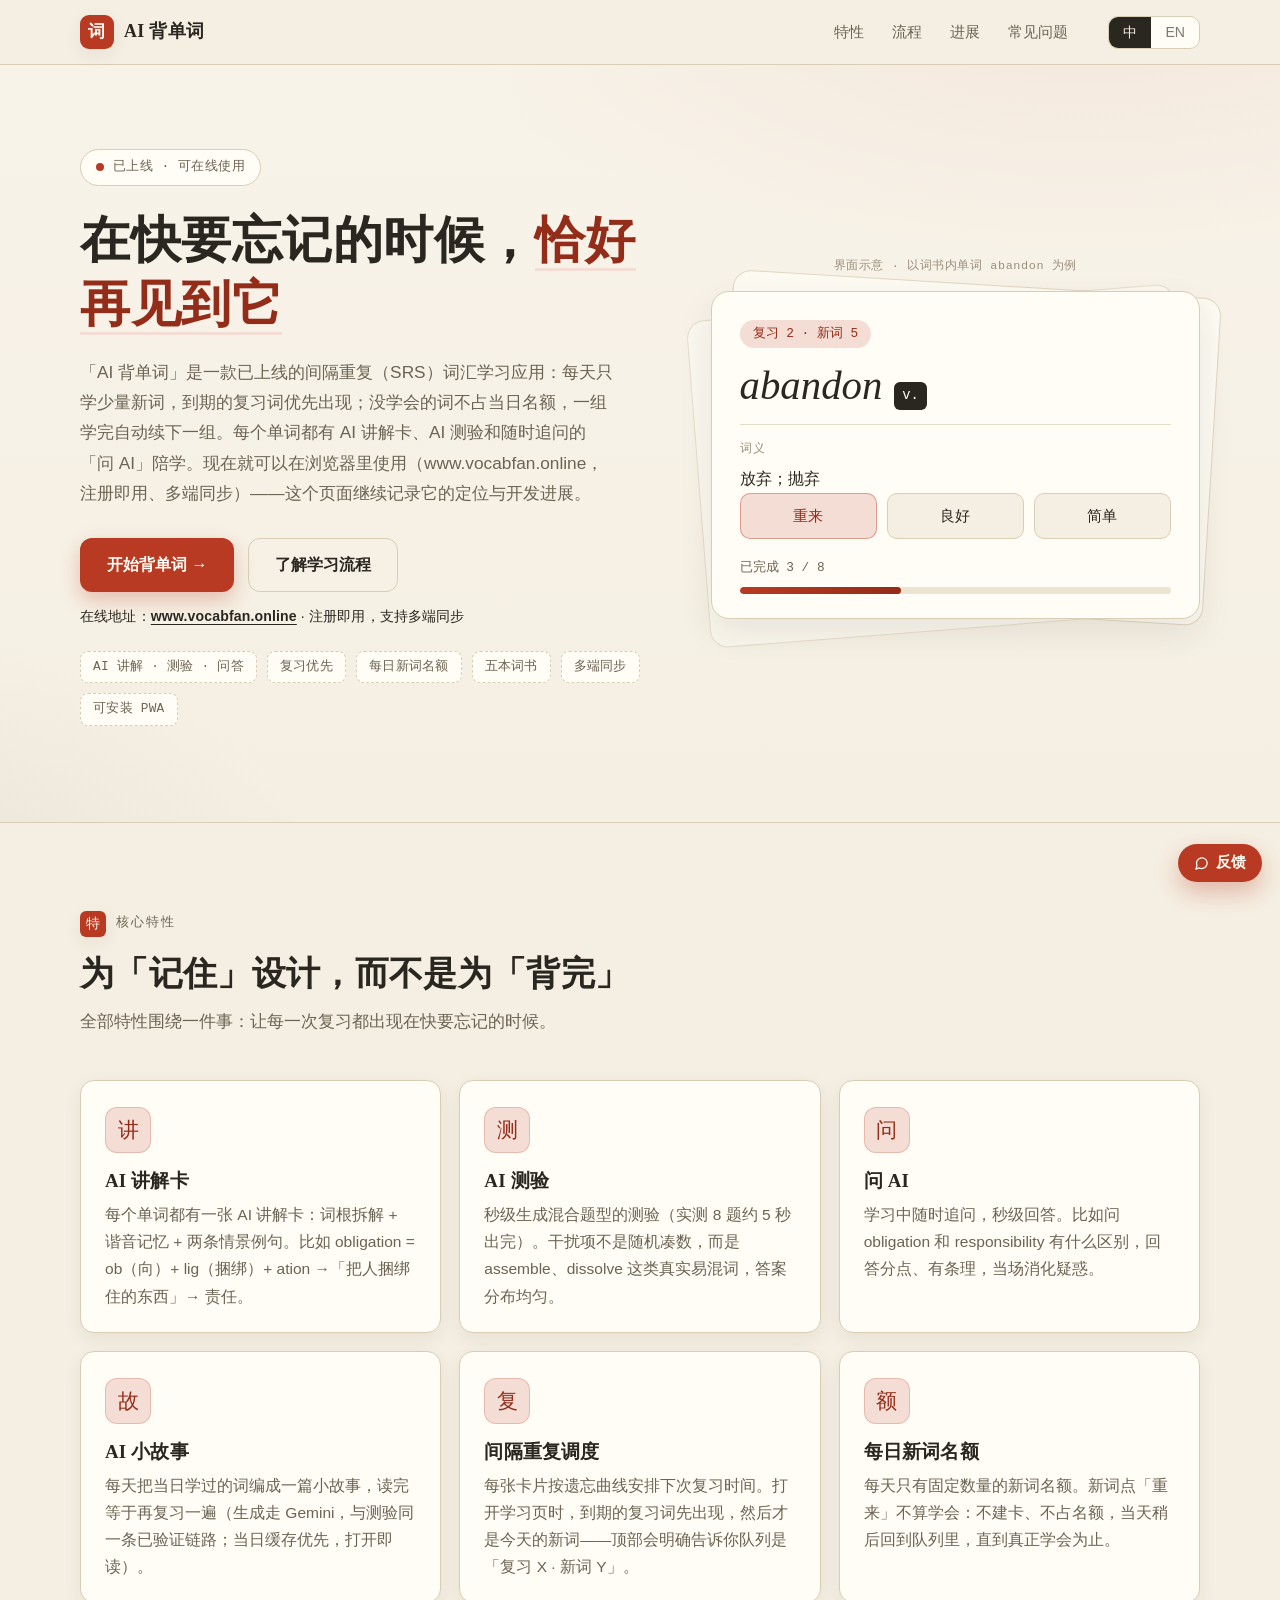
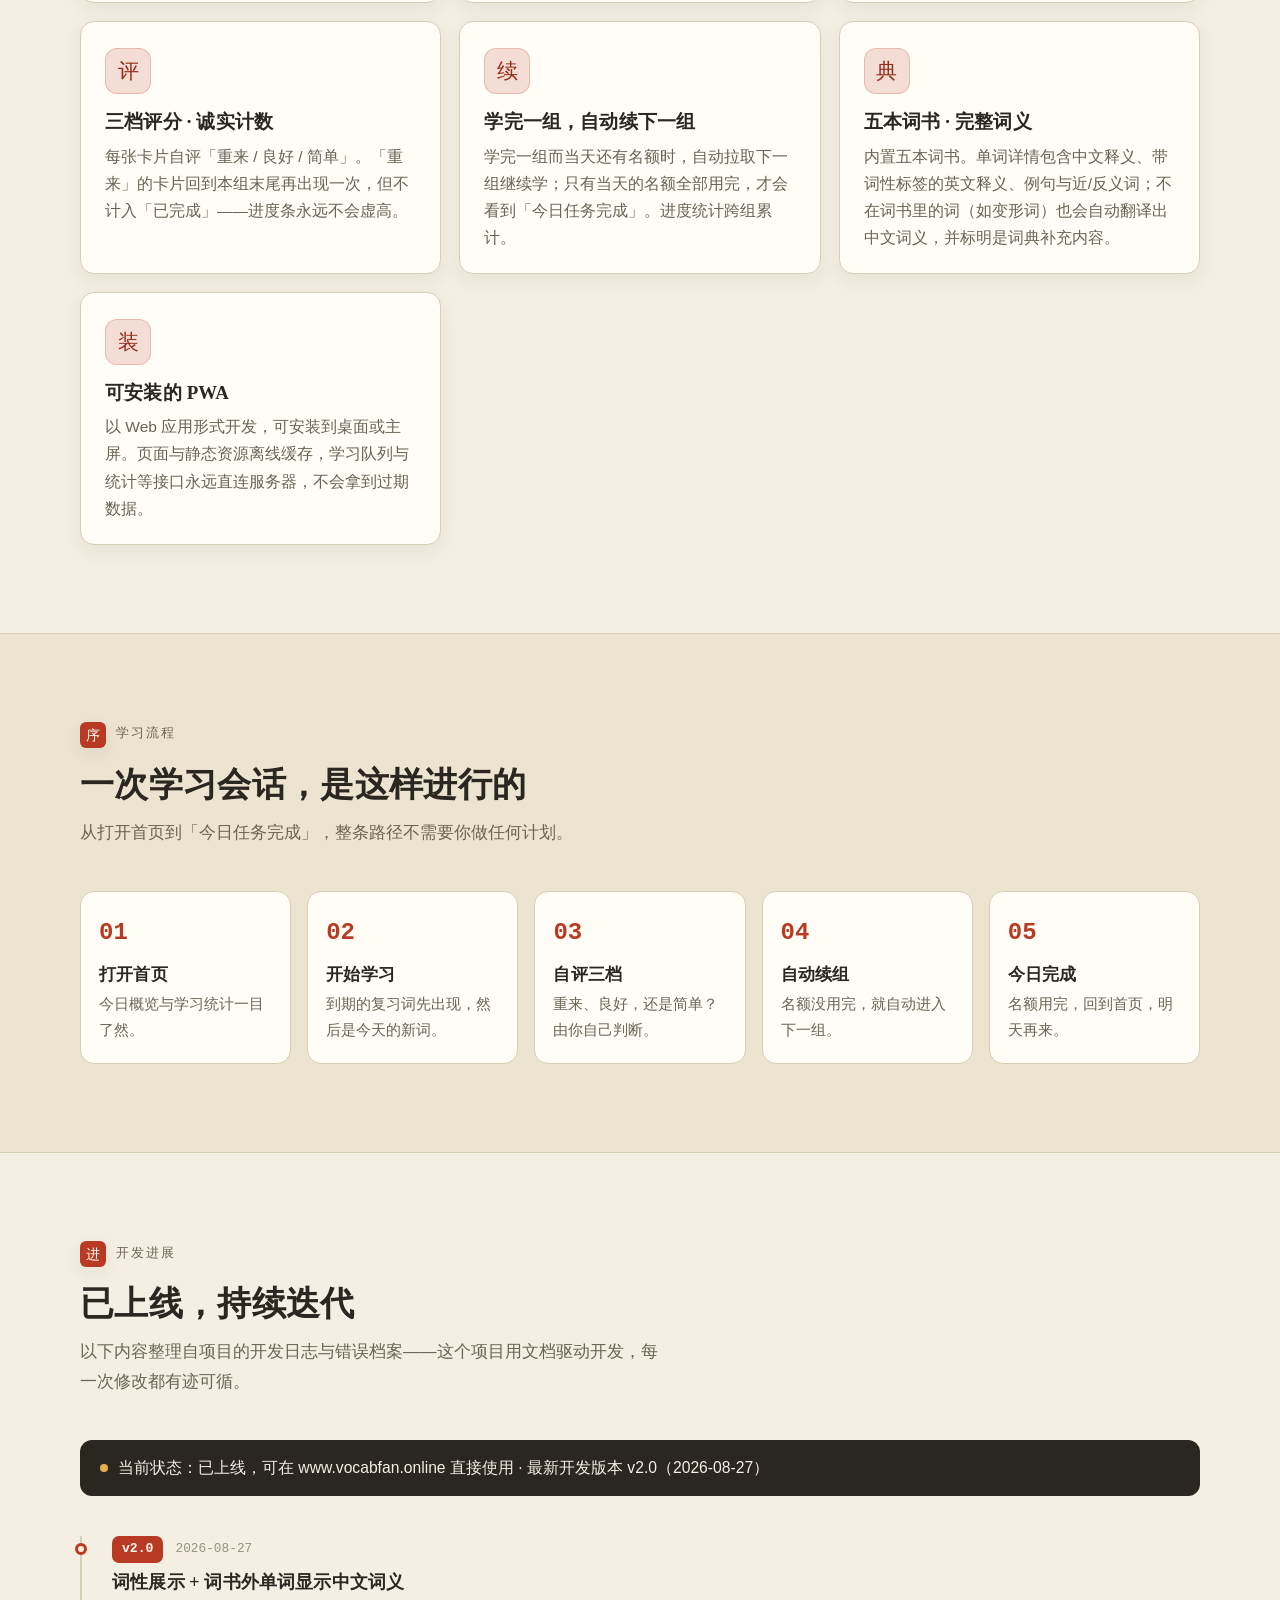
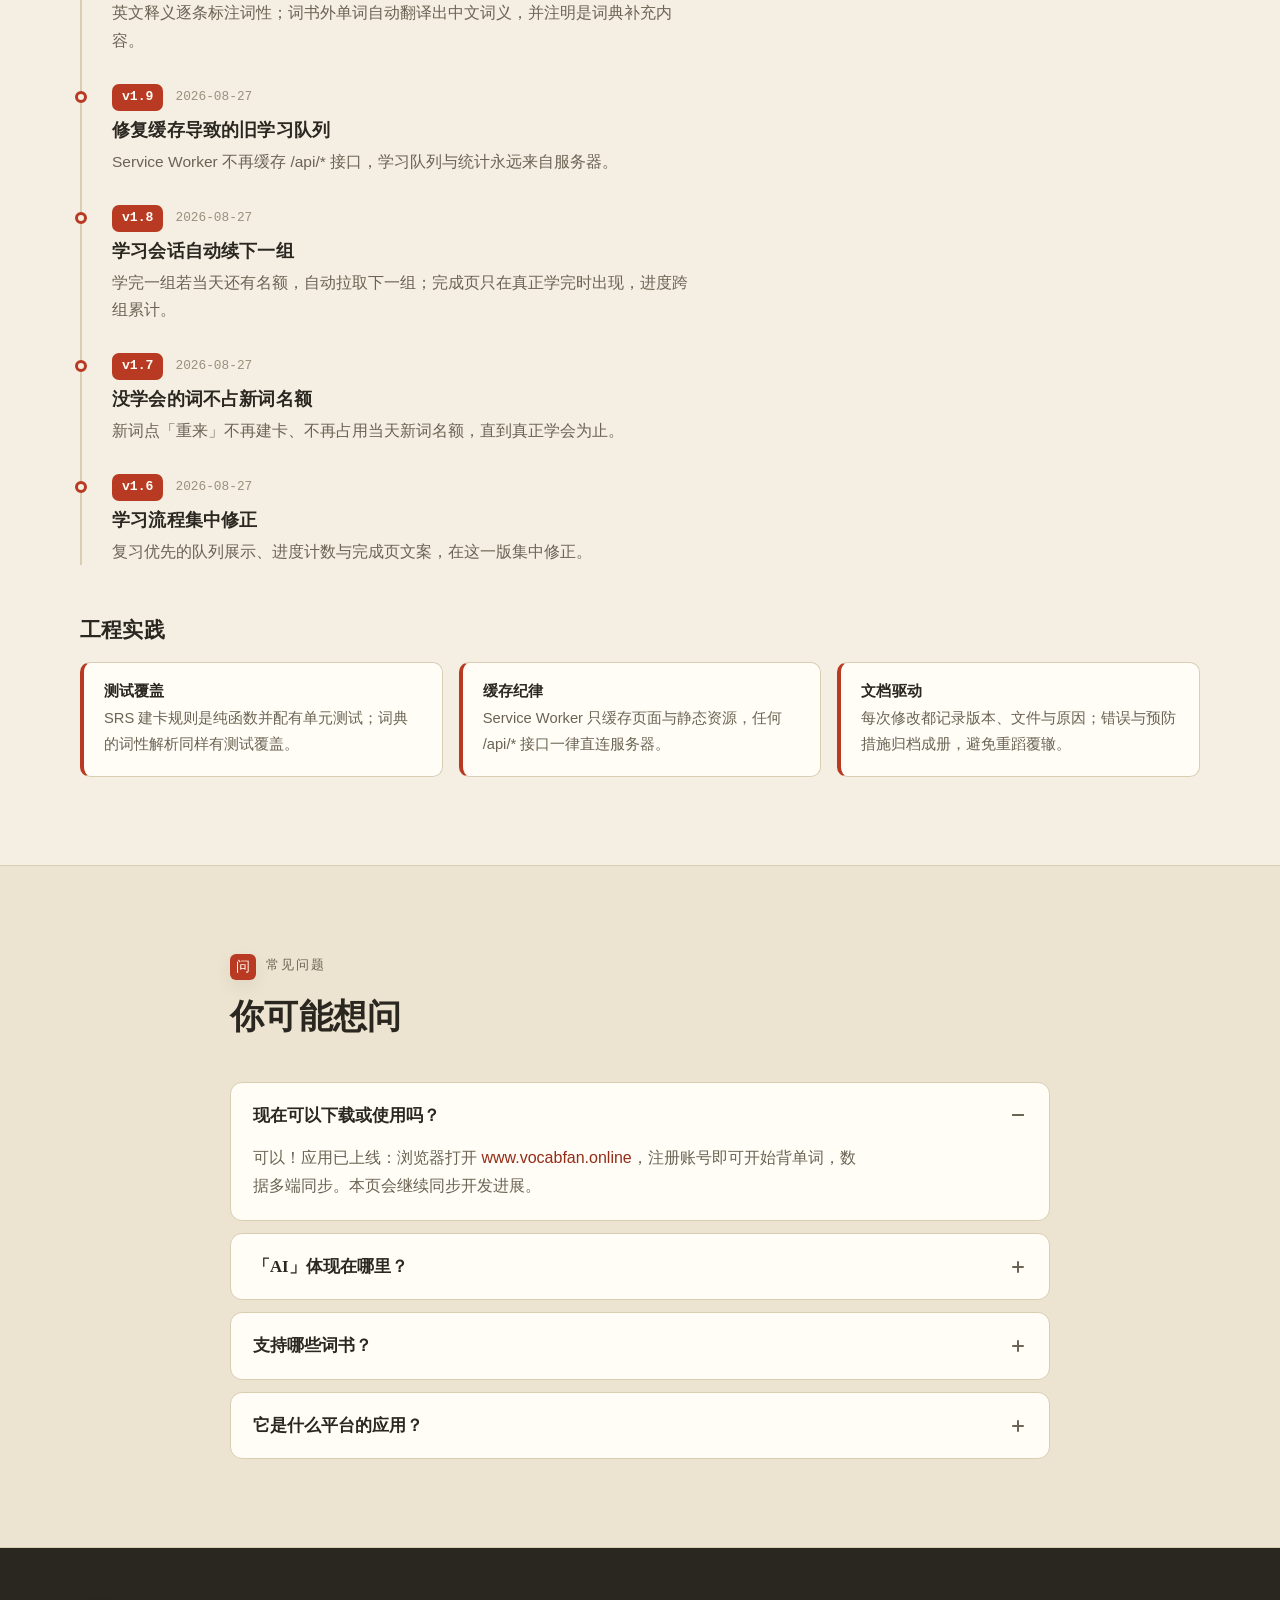
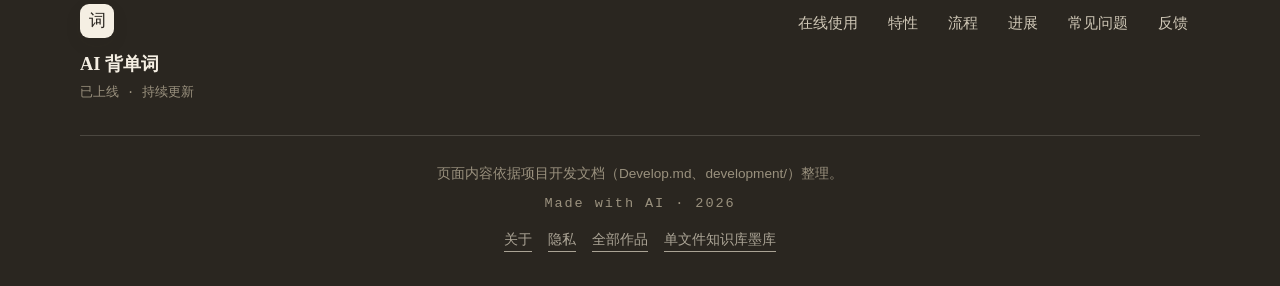
==== commit 8038bc8e: "feat: 补全 SEO 基建与合规页面 - 新增 privacy.html / about.html、robots.txt、sitemap.xml - 补 canonical 与 og:url，统一" ====
--- a/index.html
+++ b/index.html
@@ -74,6 +74,8 @@
       .fb-float:hover { transform: none; }
     }
   </style>
+  <link rel="canonical" href="https://yangfanwudi.github.io/beidanci-site/">
+  <meta property="og:url" content="https://yangfanwudi.github.io/beidanci-site/">
 </head>
 <body id="top">
   <a class="skip-link" href="#main"><span data-lang="zh">跳到主要内容</span><span data-lang="en">Skip to main content</span></a>
@@ -529,7 +531,19 @@
       </p>
       <p class="footer-credit">Made with AI · 2026</p>
     </div>
-  </footer>
+    <style>
+    .xfl{display:flex;flex-wrap:wrap;justify-content:center;gap:.35rem 1rem;margin:.8rem 0 0;padding:0;font-size:.85rem;line-height:1.7}
+    .xfl a{color:inherit;opacity:.78;text-decoration:none;border-bottom:1px solid currentColor}
+    .xfl a:hover,.xfl a:focus-visible{opacity:1}
+    @media(max-width:420px){.xfl{font-size:.78rem;gap:.3rem .8rem}}
+  </style>
+  <nav class="xfl" aria-label="关于与更多作品 / About and more">
+    <a href="about.html"><span data-lang="zh">关于</span><span data-lang="en">About</span></a>
+    <a href="privacy.html"><span data-lang="zh">隐私</span><span data-lang="en">Privacy</span></a>
+    <a href="https://yangfanwudi.github.io/"><span data-lang="zh">全部作品</span><span data-lang="en">All projects</span></a>
+    <a href="https://yangfanwudi.github.io/moku-site/"><span data-lang="zh">单文件知识库墨库</span><span data-lang="en">single-file knowledge base</span></a>
+  </nav>
+</footer>
 
   <a class="fb-float" href="feedback.html" aria-label="反馈 Feedback">
     <svg width="15" height="15" viewBox="0 0 24 24" fill="none" stroke="currentColor" stroke-width="2" stroke-linecap="round" stroke-linejoin="round" aria-hidden="true"><path d="M21 11.5a8.38 8.38 0 0 1-.9 3.8 8.5 8.5 0 0 1-7.6 4.7 8.38 8.38 0 0 1-3.8-.9L3 21l1.9-5.7a8.38 8.38 0 0 1-.9-3.8 8.5 8.5 0 0 1 4.7-7.6 8.38 8.38 0 0 1 3.8-.9h.5a8.48 8.48 0 0 1 8 8v.5Z"/></svg>
